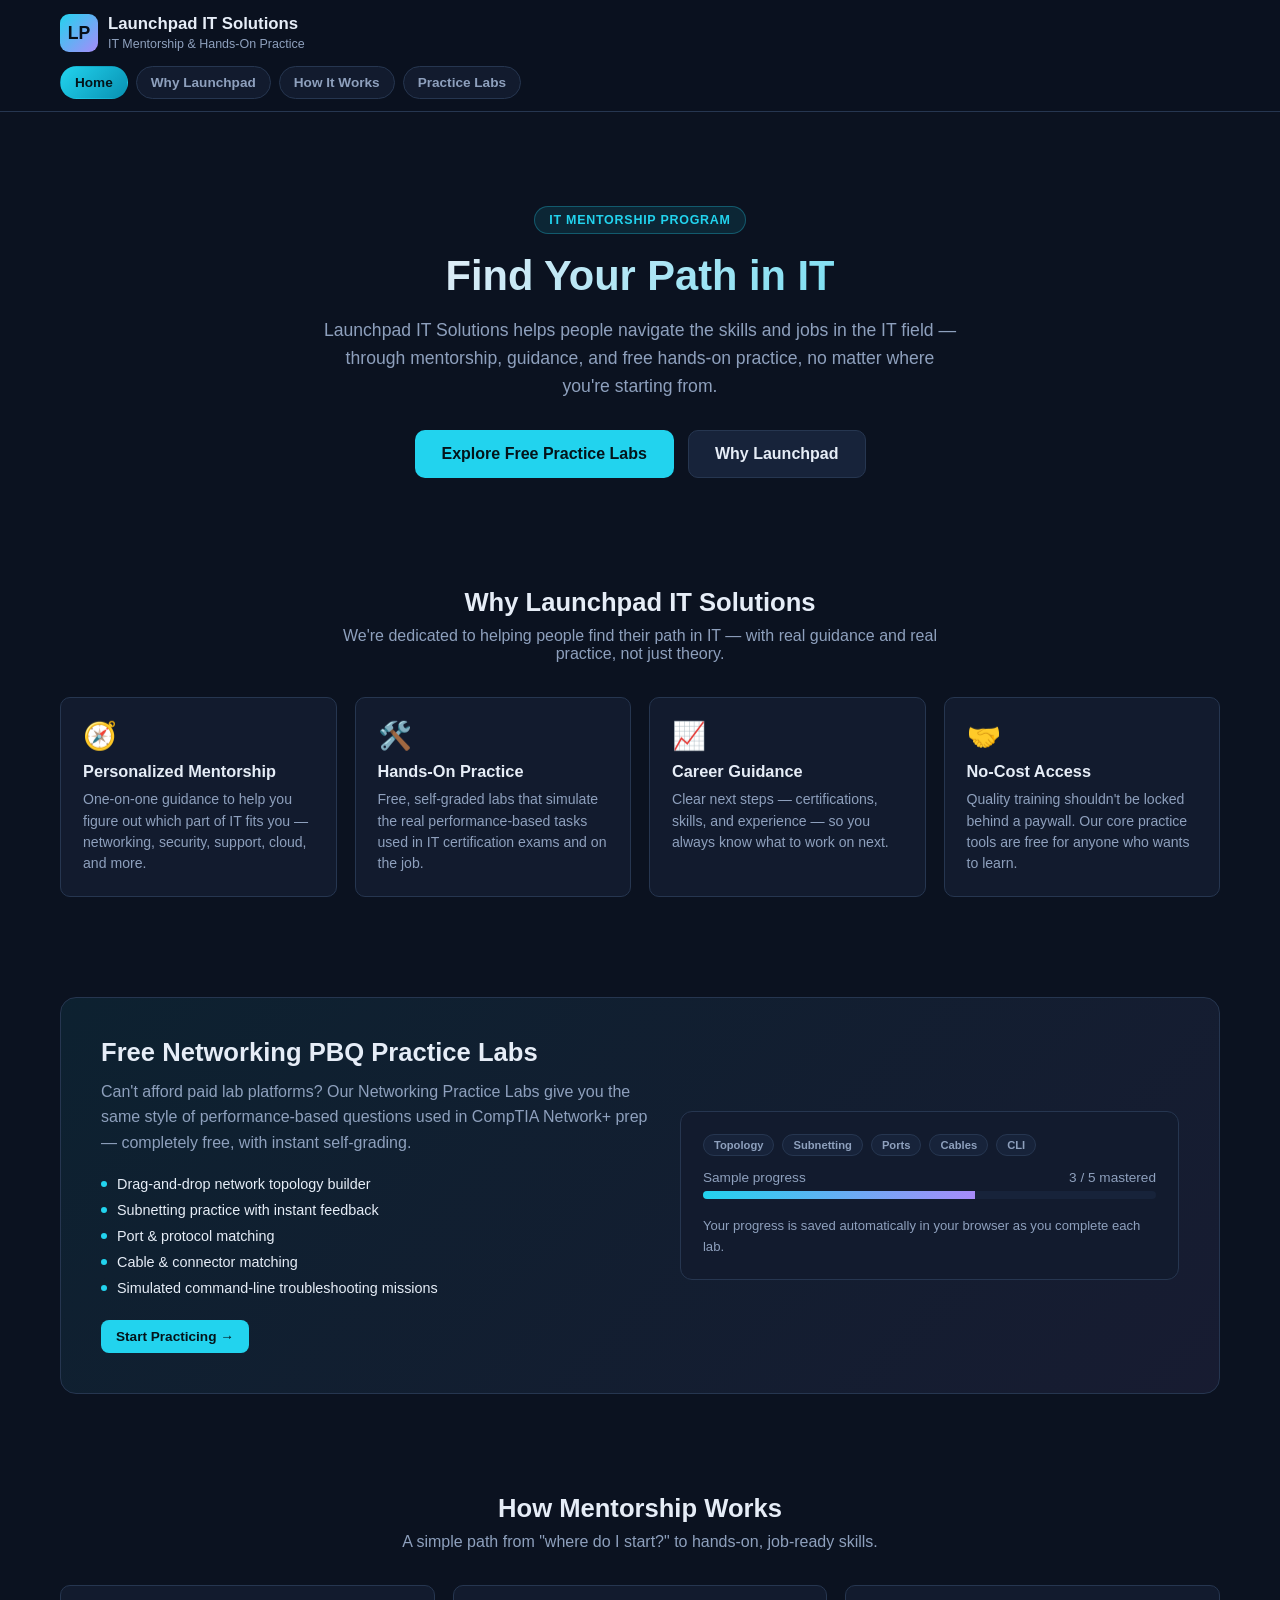
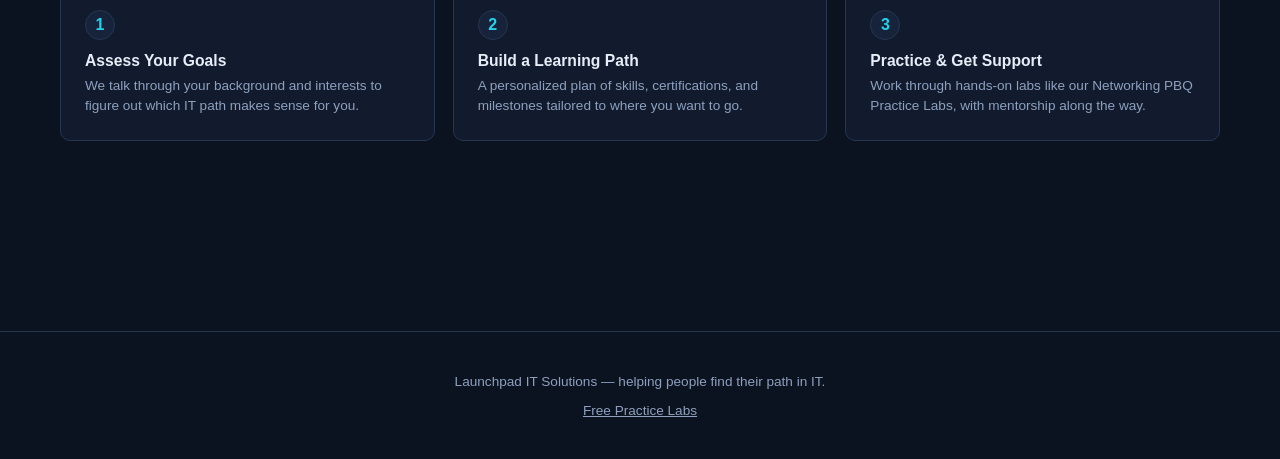
==== index.html @ a4b2c15d "Initial commit: Networking PBQ practice labs Free, self-graded performance-based practice labs for C" ====
<!DOCTYPE html>
<html lang="en">
<head>
<meta charset="UTF-8">
<meta name="viewport" content="width=device-width, initial-scale=1.0">
<title>Launchpad IT Solutions | Find Your Path in IT</title>
<meta name="description" content="Launchpad IT Solutions is an IT mentorship program helping people navigate skills and jobs in the IT field, with free hands-on practice labs to get started.">
<link rel="stylesheet" href="site-shared.css">
<style>
  .hero{
    padding:70px 0 60px;text-align:center;
  }
  .hero .kicker{
    display:inline-block;font-size:.78rem;font-weight:700;letter-spacing:.06em;text-transform:uppercase;
    color:var(--accent);background:rgba(34,211,238,.1);border:1px solid rgba(34,211,238,.3);
    padding:6px 14px;border-radius:999px;margin-bottom:18px;
  }
  .hero h1{
    font-size:2.6rem;line-height:1.15;margin:0 0 16px;
    background:linear-gradient(135deg,var(--text) 30%,var(--accent) 100%);
    -webkit-background-clip:text;background-clip:text;color:transparent;
  }
  .hero p.lead{
    max-width:640px;margin:0 auto 30px;color:var(--text-dim);font-size:1.1rem;line-height:1.6;
  }
  .hero .cta-row{display:flex;gap:14px;justify-content:center;flex-wrap:wrap;}

  section{padding:50px 0;}
  section h2{font-size:1.6rem;margin:0 0 10px;text-align:center;}
  section p.section-sub{color:var(--text-dim);text-align:center;max-width:600px;margin:0 auto 34px;}

  .value-grid{display:grid;grid-template-columns:repeat(auto-fit,minmax(220px,1fr));gap:18px;}
  .value-card{padding:22px;}
  .value-card .icon{font-size:1.7rem;margin-bottom:10px;}
  .value-card h3{margin:0 0 8px;font-size:1.02rem;}
  .value-card p{margin:0;color:var(--text-dim);font-size:.88rem;line-height:1.5;}

  .labs-callout{
    background:linear-gradient(135deg, rgba(34,211,238,.08), rgba(167,139,250,.08));
    border:1px solid var(--border);border-radius:16px;
    padding:40px;display:grid;grid-template-columns:1.1fr 1fr;gap:30px;align-items:center;
  }
  .labs-callout h2{text-align:left;margin:0 0 12px;}
  .labs-callout p{color:var(--text-dim);margin:0 0 20px;line-height:1.6;}
  .labs-list{list-style:none;margin:0 0 24px;padding:0;display:flex;flex-direction:column;gap:10px;}
  .labs-list li{display:flex;align-items:center;gap:10px;font-size:.9rem;color:var(--text);}
  .labs-list .dot{width:6px;height:6px;border-radius:50%;background:var(--accent);flex-shrink:0;}
  .labs-preview{
    background:var(--panel);border:1px solid var(--border);border-radius:12px;padding:22px;
  }
  .labs-preview .badge-row{display:flex;flex-wrap:wrap;gap:8px;margin-bottom:14px;}
  .mini-badge{
    font-size:.7rem;font-weight:700;padding:4px 10px;border-radius:999px;
    background:var(--panel-2);border:1px solid var(--border);color:var(--text-dim);
  }
  .labs-preview .score-line{display:flex;justify-content:space-between;font-size:.85rem;color:var(--text-dim);margin-bottom:6px;}
  .labs-preview .bar{height:8px;background:var(--panel-2);border-radius:99px;overflow:hidden;margin-bottom:16px;}
  .labs-preview .bar-fill{height:100%;width:60%;background:linear-gradient(90deg,var(--accent),var(--accent-3));}

  .steps{display:grid;grid-template-columns:repeat(auto-fit,minmax(220px,1fr));gap:18px;}
  .step{padding:24px;position:relative;}
  .step .num{
    width:30px;height:30px;border-radius:50%;background:var(--panel-2);border:1px solid var(--border);
    display:flex;align-items:center;justify-content:center;font-weight:700;color:var(--accent);margin-bottom:12px;
  }
  .step h3{margin:0 0 6px;font-size:.98rem;}
  .step p{margin:0;color:var(--text-dim);font-size:.85rem;line-height:1.5;}

  @media(max-width:800px){
    .hero h1{font-size:1.9rem;}
    .labs-callout{grid-template-columns:1fr;padding:26px;}
  }
</style>
</head>
<body>

<header class="site">
  <div class="brand-row">
    <a class="brand" href="index.html">
      <div class="brand-mark">LP</div>
      <div class="brand-text">
        <h1>Launchpad IT Solutions</h1>
        <span>IT Mentorship &amp; Hands-On Practice</span>
      </div>
    </a>
  </div>
  <nav class="tabs">
    <a href="index.html" class="active">Home</a>
    <a href="index.html#why">Why Launchpad</a>
    <a href="index.html#how">How It Works</a>
    <a href="networking-pbq-labs.html">Practice Labs</a>
  </nav>
</header>

<main>

  <section class="hero">
    <span class="kicker">IT Mentorship Program</span>
    <h1>Find Your Path in IT</h1>
    <p class="lead">Launchpad IT Solutions helps people navigate the skills and jobs in the IT field &mdash; through mentorship, guidance, and free hands-on practice, no matter where you're starting from.</p>
    <div class="cta-row">
      <a href="networking-pbq-labs.html" class="btn primary large">Explore Free Practice Labs</a>
      <a href="#why" class="btn large">Why Launchpad</a>
    </div>
  </section>

  <section id="why">
    <h2>Why Launchpad IT Solutions</h2>
    <p class="section-sub">We're dedicated to helping people find their path in IT &mdash; with real guidance and real practice, not just theory.</p>
    <div class="value-grid">
      <div class="card value-card">
        <div class="icon">🧭</div>
        <h3>Personalized Mentorship</h3>
        <p>One-on-one guidance to help you figure out which part of IT fits you &mdash; networking, security, support, cloud, and more.</p>
      </div>
      <div class="card value-card">
        <div class="icon">🛠️</div>
        <h3>Hands-On Practice</h3>
        <p>Free, self-graded labs that simulate the real performance-based tasks used in IT certification exams and on the job.</p>
      </div>
      <div class="card value-card">
        <div class="icon">📈</div>
        <h3>Career Guidance</h3>
        <p>Clear next steps &mdash; certifications, skills, and experience &mdash; so you always know what to work on next.</p>
      </div>
      <div class="card value-card">
        <div class="icon">🤝</div>
        <h3>No-Cost Access</h3>
        <p>Quality training shouldn't be locked behind a paywall. Our core practice tools are free for anyone who wants to learn.</p>
      </div>
    </div>
  </section>

  <section>
    <div class="labs-callout">
      <div>
        <h2>Free Networking PBQ Practice Labs</h2>
        <p>Can't afford paid lab platforms? Our Networking Practice Labs give you the same style of performance-based questions used in CompTIA Network+ prep &mdash; completely free, with instant self-grading.</p>
        <ul class="labs-list">
          <li><span class="dot"></span> Drag-and-drop network topology builder</li>
          <li><span class="dot"></span> Subnetting practice with instant feedback</li>
          <li><span class="dot"></span> Port &amp; protocol matching</li>
          <li><span class="dot"></span> Cable &amp; connector matching</li>
          <li><span class="dot"></span> Simulated command-line troubleshooting missions</li>
        </ul>
        <a href="networking-pbq-labs.html" class="btn primary">Start Practicing &rarr;</a>
      </div>
      <div class="labs-preview">
        <div class="badge-row">
          <span class="mini-badge">Topology</span>
          <span class="mini-badge">Subnetting</span>
          <span class="mini-badge">Ports</span>
          <span class="mini-badge">Cables</span>
          <span class="mini-badge">CLI</span>
        </div>
        <div class="score-line"><span>Sample progress</span><span>3 / 5 mastered</span></div>
        <div class="bar"><div class="bar-fill"></div></div>
        <p style="margin:0;color:var(--text-dim);font-size:.82rem;">Your progress is saved automatically in your browser as you complete each lab.</p>
      </div>
    </div>
  </section>

  <section id="how">
    <h2>How Mentorship Works</h2>
    <p class="section-sub">A simple path from "where do I start?" to hands-on, job-ready skills.</p>
    <div class="steps">
      <div class="card step">
        <div class="num">1</div>
        <h3>Assess Your Goals</h3>
        <p>We talk through your background and interests to figure out which IT path makes sense for you.</p>
      </div>
      <div class="card step">
        <div class="num">2</div>
        <h3>Build a Learning Path</h3>
        <p>A personalized plan of skills, certifications, and milestones tailored to where you want to go.</p>
      </div>
      <div class="card step">
        <div class="num">3</div>
        <h3>Practice &amp; Get Support</h3>
        <p>Work through hands-on labs like our Networking PBQ Practice Labs, with mentorship along the way.</p>
      </div>
    </div>
  </section>

</main>

<footer class="site-footer">
  <p>Launchpad IT Solutions &mdash; helping people find their path in IT.</p>
  <p><a href="networking-pbq-labs.html">Free Practice Labs</a></p>
</footer>

</body>
</html>
---- site-shared.css ----
/* Shared brand chrome for the Launchpad IT Solutions site: root tokens,
   base reset, header/nav, and the common button/card components.
   Included by every page in the site (launchpad-home.html,
   networking-pbq-labs.html, and any future page) so they share one look. */

:root{
  --bg:#0b1220;
  --panel:#121b2e;
  --panel-2:#17233a;
  --border:#263650;
  --text:#e6edf7;
  --text-dim:#8ea0bd;
  --accent:#22d3ee;
  --accent-2:#34d399;
  --accent-3:#a78bfa;
  --danger:#f87171;
  --warn:#fbbf24;
  --radius:10px;
  --mono: 'Consolas','Menlo','Courier New',monospace;
}
*{box-sizing:border-box;}
html,body{margin:0;padding:0;}
body{
  background:var(--bg);
  color:var(--text);
  font-family:-apple-system,BlinkMacSystemFont,'Segoe UI',Roboto,Helvetica,Arial,sans-serif;
  min-height:100vh;
}
a{color:var(--accent);}
button{
  font-family:inherit;
  cursor:pointer;
}
.visually-hidden{position:absolute;width:1px;height:1px;overflow:hidden;clip:rect(0,0,0,0);}

/* Header */
header.site{
  position:sticky;top:0;z-index:50;
  background:rgba(11,18,32,0.95);
  backdrop-filter:blur(6px);
  border-bottom:1px solid var(--border);
}
.brand-row{
  max-width:1200px;margin:0 auto;padding:14px 20px 6px;
  display:flex;align-items:center;justify-content:space-between;flex-wrap:wrap;gap:8px;
}
a.brand{display:flex;align-items:center;gap:10px;text-decoration:none;}
.brand-mark{
  width:38px;height:38px;border-radius:9px;
  background:linear-gradient(135deg,var(--accent),var(--accent-3));
  display:flex;align-items:center;justify-content:center;
  font-weight:800;color:#081019;font-size:1.1rem;
  flex-shrink:0;
}
.brand-text h1{font-size:1.05rem;margin:0;line-height:1.2;color:var(--text);}
.brand-text span{font-size:.78rem;color:var(--text-dim);}

nav.tabs{
  max-width:1200px;margin:0 auto;padding:8px 20px 12px;
  display:flex;gap:8px;overflow-x:auto;
}
nav.tabs button, nav.tabs a{
  flex:0 0 auto;
  background:var(--panel);
  color:var(--text-dim);
  border:1px solid var(--border);
  padding:8px 14px;
  border-radius:999px;
  font-size:.85rem;
  font-weight:600;
  white-space:nowrap;
  text-decoration:none;
  transition:.15s;
  display:inline-block;
}
nav.tabs button:hover, nav.tabs a:hover{color:var(--text);border-color:var(--accent);}
nav.tabs button.active, nav.tabs a.active{
  background:linear-gradient(135deg,var(--accent),#0891b2);
  color:#04141a;border-color:transparent;
}

main{max-width:1200px;margin:0 auto;padding:24px 20px 80px;}

.card{
  background:var(--panel);
  border:1px solid var(--border);
  border-radius:var(--radius);
  padding:18px;
}

.btn{
  background:var(--panel-2);color:var(--text);border:1px solid var(--border);
  padding:8px 14px;border-radius:8px;font-size:.85rem;font-weight:600;
  text-decoration:none;display:inline-block;
}
.btn:hover{border-color:var(--accent);}
.btn.primary{background:var(--accent);color:#04141a;border-color:transparent;}
.btn.primary:hover{filter:brightness(1.08);}
.btn.active-mode{background:var(--accent-3);color:#150c2b;border-color:transparent;}
.btn.danger{color:var(--danger);}
.btn:disabled{opacity:.4;cursor:not-allowed;}
.btn.large{padding:14px 26px;font-size:1rem;border-radius:10px;}

.footer-note{margin-top:30px;color:var(--text-dim);font-size:.8rem;text-align:center;}

footer.site-footer{
  border-top:1px solid var(--border);
  margin-top:60px;padding:28px 20px;text-align:center;
  color:var(--text-dim);font-size:.85rem;
}
footer.site-footer a{color:var(--text-dim);text-decoration:underline;}
footer.site-footer a:hover{color:var(--accent);}
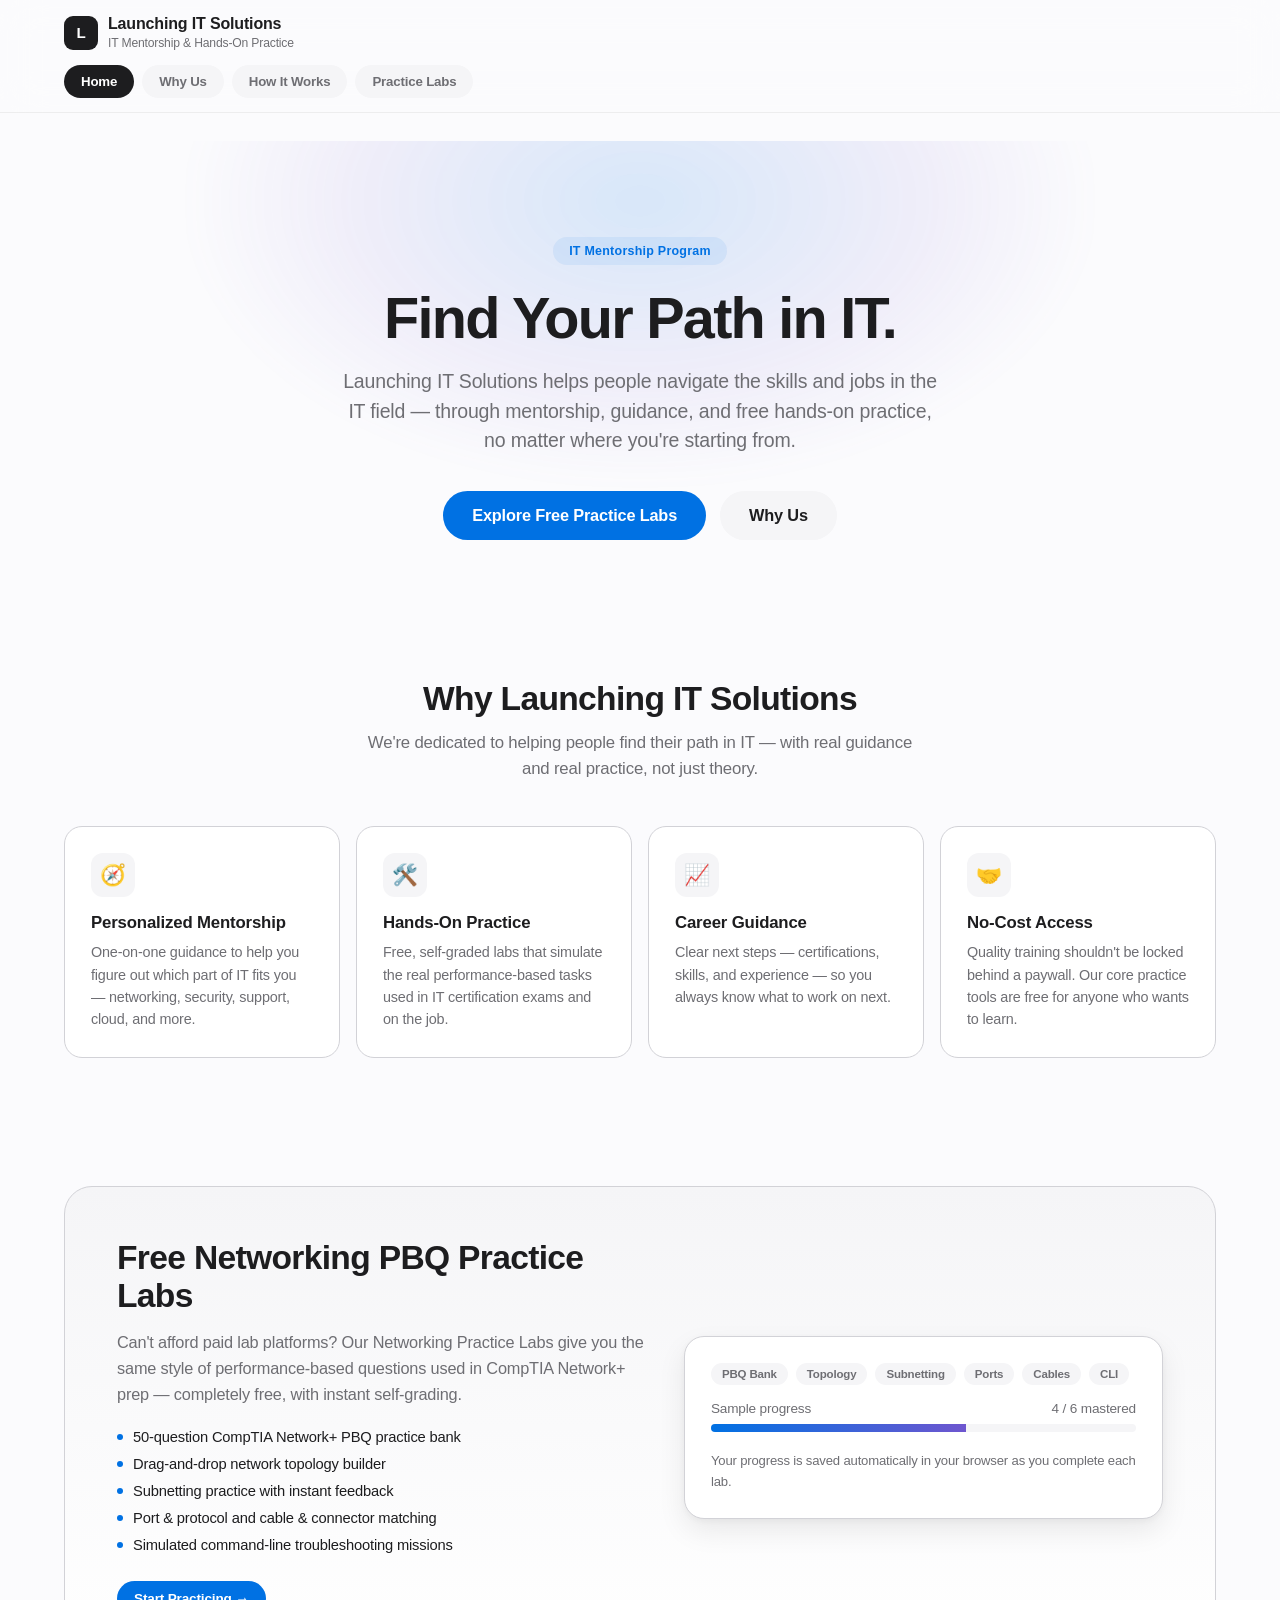
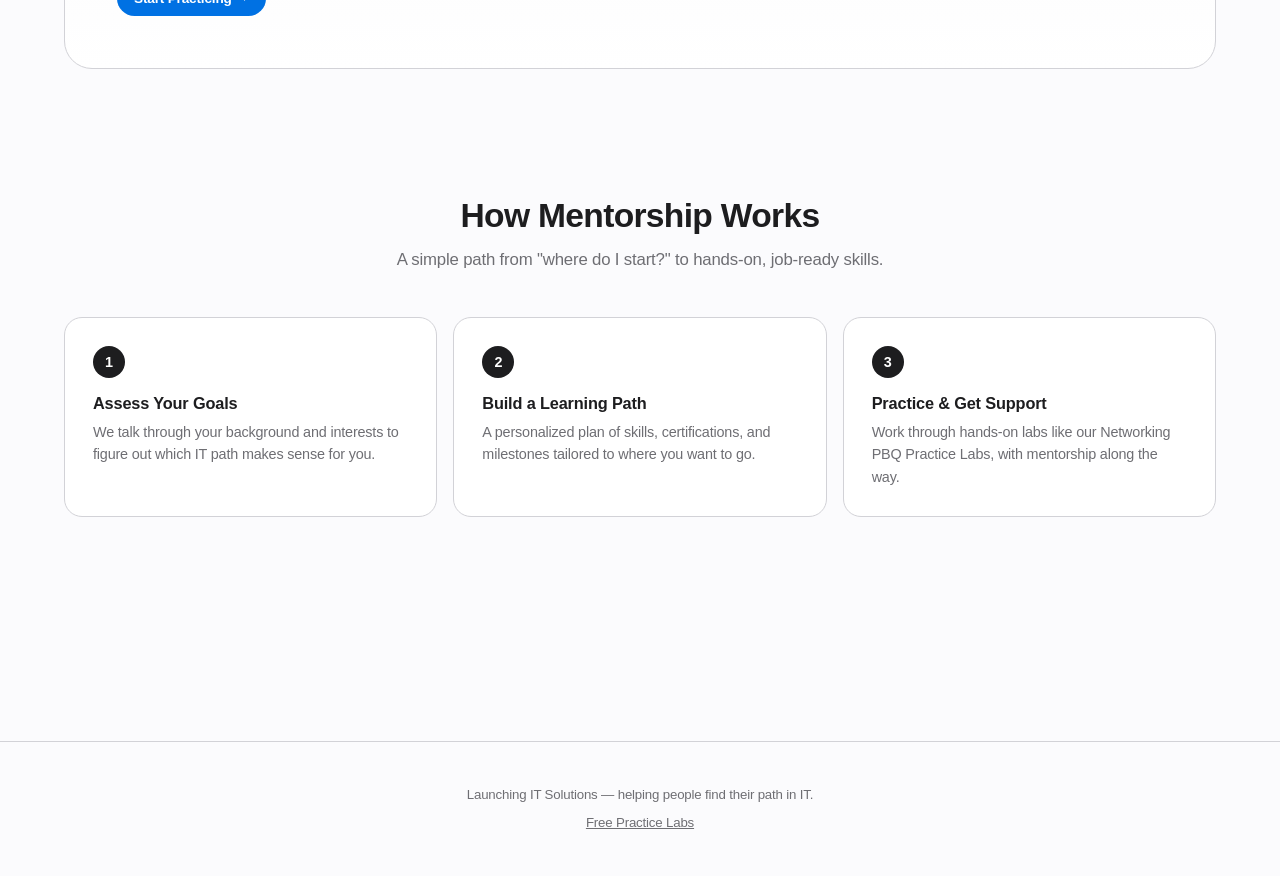
==== commit b236190e: "Rebrand to Launching IT Solutions and redesign with an Apple-style look Fixes the business name (Lau" ====
--- a/index.html
+++ b/index.html
@@ -3,72 +3,84 @@
 <head>
 <meta charset="UTF-8">
 <meta name="viewport" content="width=device-width, initial-scale=1.0">
-<title>Launchpad IT Solutions | Find Your Path in IT</title>
-<meta name="description" content="Launchpad IT Solutions is an IT mentorship program helping people navigate skills and jobs in the IT field, with free hands-on practice labs to get started.">
+<title>Launching IT Solutions | Find Your Path in IT</title>
+<meta name="description" content="Launching IT Solutions is an IT mentorship program helping people navigate skills and jobs in the IT field, with free hands-on practice labs to get started.">
 <link rel="stylesheet" href="site-shared.css">
 <style>
   .hero{
-    padding:70px 0 60px;text-align:center;
+    padding:96px 0 76px;text-align:center;position:relative;overflow:hidden;
+  }
+  .hero-glow{
+    position:absolute;top:-220px;left:50%;transform:translateX(-50%);
+    width:900px;height:560px;pointer-events:none;z-index:-1;
+    background:radial-gradient(ellipse at center, rgba(0,113,227,.14) 0%, rgba(110,86,207,.08) 45%, rgba(0,113,227,0) 72%);
+    filter:blur(10px);
   }
   .hero .kicker{
-    display:inline-block;font-size:.78rem;font-weight:700;letter-spacing:.06em;text-transform:uppercase;
-    color:var(--accent);background:rgba(34,211,238,.1);border:1px solid rgba(34,211,238,.3);
-    padding:6px 14px;border-radius:999px;margin-bottom:18px;
+    display:inline-block;font-size:.78rem;font-weight:600;letter-spacing:.02em;
+    color:var(--accent);background:rgba(0,113,227,.08);
+    padding:7px 16px;border-radius:999px;margin-bottom:22px;
   }
   .hero h1{
-    font-size:2.6rem;line-height:1.15;margin:0 0 16px;
-    background:linear-gradient(135deg,var(--text) 30%,var(--accent) 100%);
-    -webkit-background-clip:text;background-clip:text;color:transparent;
+    font-size:3.6rem;line-height:1.08;margin:0 0 18px;font-weight:650;
+    letter-spacing:-0.03em;color:var(--text);
   }
   .hero p.lead{
-    max-width:640px;margin:0 auto 30px;color:var(--text-dim);font-size:1.1rem;line-height:1.6;
+    max-width:600px;margin:0 auto 36px;color:var(--text-dim);font-size:1.22rem;line-height:1.5;font-weight:400;
   }
   .hero .cta-row{display:flex;gap:14px;justify-content:center;flex-wrap:wrap;}
 
-  section{padding:50px 0;}
-  section h2{font-size:1.6rem;margin:0 0 10px;text-align:center;}
-  section p.section-sub{color:var(--text-dim);text-align:center;max-width:600px;margin:0 auto 34px;}
-
-  .value-grid{display:grid;grid-template-columns:repeat(auto-fit,minmax(220px,1fr));gap:18px;}
-  .value-card{padding:22px;}
-  .value-card .icon{font-size:1.7rem;margin-bottom:10px;}
-  .value-card h3{margin:0 0 8px;font-size:1.02rem;}
-  .value-card p{margin:0;color:var(--text-dim);font-size:.88rem;line-height:1.5;}
+  section{padding:64px 0;}
+  section h2{font-size:2.1rem;margin:0 0 12px;text-align:center;font-weight:650;letter-spacing:-0.02em;}
+  section p.section-sub{color:var(--text-dim);text-align:center;max-width:560px;margin:0 auto 44px;font-size:1.05rem;line-height:1.55;}
+
+  .value-grid{display:grid;grid-template-columns:repeat(auto-fit,minmax(230px,1fr));gap:16px;}
+  .value-card{padding:26px;}
+  .value-card:hover{box-shadow:var(--shadow-md);transform:translateY(-2px);border-color:transparent;}
+  .value-card .icon-badge{
+    width:44px;height:44px;border-radius:12px;background:var(--panel-2);
+    display:flex;align-items:center;justify-content:center;font-size:1.3rem;margin-bottom:16px;
+  }
+  .value-card h3{margin:0 0 8px;font-size:1.05rem;font-weight:600;letter-spacing:-0.01em;}
+  .value-card p{margin:0;color:var(--text-dim);font-size:.9rem;line-height:1.55;}
 
   .labs-callout{
-    background:linear-gradient(135deg, rgba(34,211,238,.08), rgba(167,139,250,.08));
-    border:1px solid var(--border);border-radius:16px;
-    padding:40px;display:grid;grid-template-columns:1.1fr 1fr;gap:30px;align-items:center;
-  }
-  .labs-callout h2{text-align:left;margin:0 0 12px;}
-  .labs-callout p{color:var(--text-dim);margin:0 0 20px;line-height:1.6;}
-  .labs-list{list-style:none;margin:0 0 24px;padding:0;display:flex;flex-direction:column;gap:10px;}
-  .labs-list li{display:flex;align-items:center;gap:10px;font-size:.9rem;color:var(--text);}
+    background:linear-gradient(180deg, #f5f5f7 0%, #ffffff 100%);
+    border:1px solid var(--border);border-radius:28px;
+    padding:52px;display:grid;grid-template-columns:1.1fr 1fr;gap:40px;align-items:center;
+  }
+  .labs-callout h2{text-align:left;margin:0 0 14px;}
+  .labs-callout p{color:var(--text-dim);margin:0 0 22px;line-height:1.6;font-size:1.02rem;}
+  .labs-list{list-style:none;margin:0 0 28px;padding:0;display:flex;flex-direction:column;gap:11px;}
+  .labs-list li{display:flex;align-items:center;gap:10px;font-size:.92rem;color:var(--text);}
   .labs-list .dot{width:6px;height:6px;border-radius:50%;background:var(--accent);flex-shrink:0;}
   .labs-preview{
-    background:var(--panel);border:1px solid var(--border);border-radius:12px;padding:22px;
-  }
-  .labs-preview .badge-row{display:flex;flex-wrap:wrap;gap:8px;margin-bottom:14px;}
+    background:var(--panel);border:1px solid var(--border);border-radius:20px;padding:26px;
+    box-shadow:var(--shadow-md);
+  }
+  .labs-preview .badge-row{display:flex;flex-wrap:wrap;gap:8px;margin-bottom:16px;}
   .mini-badge{
-    font-size:.7rem;font-weight:700;padding:4px 10px;border-radius:999px;
-    background:var(--panel-2);border:1px solid var(--border);color:var(--text-dim);
-  }
-  .labs-preview .score-line{display:flex;justify-content:space-between;font-size:.85rem;color:var(--text-dim);margin-bottom:6px;}
-  .labs-preview .bar{height:8px;background:var(--panel-2);border-radius:99px;overflow:hidden;margin-bottom:16px;}
+    font-size:.72rem;font-weight:600;padding:5px 11px;border-radius:999px;
+    background:var(--panel-2);color:var(--text-dim);
+  }
+  .labs-preview .score-line{display:flex;justify-content:space-between;font-size:.85rem;color:var(--text-dim);margin-bottom:8px;}
+  .labs-preview .bar{height:8px;background:var(--panel-2);border-radius:99px;overflow:hidden;margin-bottom:18px;}
   .labs-preview .bar-fill{height:100%;width:60%;background:linear-gradient(90deg,var(--accent),var(--accent-3));}
 
-  .steps{display:grid;grid-template-columns:repeat(auto-fit,minmax(220px,1fr));gap:18px;}
-  .step{padding:24px;position:relative;}
+  .steps{display:grid;grid-template-columns:repeat(auto-fit,minmax(230px,1fr));gap:16px;}
+  .step{padding:28px;position:relative;}
+  .step:hover{box-shadow:var(--shadow-md);transform:translateY(-2px);border-color:transparent;}
   .step .num{
-    width:30px;height:30px;border-radius:50%;background:var(--panel-2);border:1px solid var(--border);
-    display:flex;align-items:center;justify-content:center;font-weight:700;color:var(--accent);margin-bottom:12px;
-  }
-  .step h3{margin:0 0 6px;font-size:.98rem;}
-  .step p{margin:0;color:var(--text-dim);font-size:.85rem;line-height:1.5;}
+    width:32px;height:32px;border-radius:50%;background:var(--text);
+    display:flex;align-items:center;justify-content:center;font-weight:650;color:#fff;margin-bottom:16px;font-size:.9rem;
+  }
+  .step h3{margin:0 0 8px;font-size:1.02rem;font-weight:600;letter-spacing:-0.01em;}
+  .step p{margin:0;color:var(--text-dim);font-size:.9rem;line-height:1.55;}
 
   @media(max-width:800px){
-    .hero h1{font-size:1.9rem;}
-    .labs-callout{grid-template-columns:1fr;padding:26px;}
+    .hero h1{font-size:2.3rem;}
+    .hero p.lead{font-size:1.05rem;}
+    .labs-callout{grid-template-columns:1fr;padding:30px;border-radius:20px;}
   }
 </style>
 </head>
@@ -77,16 +89,16 @@
 <header class="site">
   <div class="brand-row">
     <a class="brand" href="index.html">
-      <div class="brand-mark">LP</div>
+      <div class="brand-mark">L</div>
       <div class="brand-text">
-        <h1>Launchpad IT Solutions</h1>
+        <h1>Launching IT Solutions</h1>
         <span>IT Mentorship &amp; Hands-On Practice</span>
       </div>
     </a>
   </div>
   <nav class="tabs">
     <a href="index.html" class="active">Home</a>
-    <a href="index.html#why">Why Launchpad</a>
+    <a href="index.html#why">Why Us</a>
     <a href="index.html#how">How It Works</a>
     <a href="networking-pbq-labs.html">Practice Labs</a>
   </nav>
@@ -95,36 +107,37 @@
 <main>
 
   <section class="hero">
+    <div class="hero-glow" aria-hidden="true"></div>
     <span class="kicker">IT Mentorship Program</span>
-    <h1>Find Your Path in IT</h1>
-    <p class="lead">Launchpad IT Solutions helps people navigate the skills and jobs in the IT field &mdash; through mentorship, guidance, and free hands-on practice, no matter where you're starting from.</p>
+    <h1>Find Your Path in IT.</h1>
+    <p class="lead">Launching IT Solutions helps people navigate the skills and jobs in the IT field &mdash; through mentorship, guidance, and free hands-on practice, no matter where you're starting from.</p>
     <div class="cta-row">
       <a href="networking-pbq-labs.html" class="btn primary large">Explore Free Practice Labs</a>
-      <a href="#why" class="btn large">Why Launchpad</a>
+      <a href="#why" class="btn large">Why Us</a>
     </div>
   </section>
 
   <section id="why">
-    <h2>Why Launchpad IT Solutions</h2>
-    <p class="section-sub">We're dedicated to helping people find their path in IT &mdash; with real guidance and real practice, not just theory.</p>
+    <h2 class="reveal">Why Launching IT Solutions</h2>
+    <p class="section-sub reveal">We're dedicated to helping people find their path in IT &mdash; with real guidance and real practice, not just theory.</p>
     <div class="value-grid">
-      <div class="card value-card">
-        <div class="icon">🧭</div>
+      <div class="card value-card reveal">
+        <div class="icon-badge">🧭</div>
         <h3>Personalized Mentorship</h3>
         <p>One-on-one guidance to help you figure out which part of IT fits you &mdash; networking, security, support, cloud, and more.</p>
       </div>
-      <div class="card value-card">
-        <div class="icon">🛠️</div>
+      <div class="card value-card reveal">
+        <div class="icon-badge">🛠️</div>
         <h3>Hands-On Practice</h3>
         <p>Free, self-graded labs that simulate the real performance-based tasks used in IT certification exams and on the job.</p>
       </div>
-      <div class="card value-card">
-        <div class="icon">📈</div>
+      <div class="card value-card reveal">
+        <div class="icon-badge">📈</div>
         <h3>Career Guidance</h3>
         <p>Clear next steps &mdash; certifications, skills, and experience &mdash; so you always know what to work on next.</p>
       </div>
-      <div class="card value-card">
-        <div class="icon">🤝</div>
+      <div class="card value-card reveal">
+        <div class="icon-badge">🤝</div>
         <h3>No-Cost Access</h3>
         <p>Quality training shouldn't be locked behind a paywall. Our core practice tools are free for anyone who wants to learn.</p>
       </div>
@@ -132,28 +145,29 @@
   </section>
 
   <section>
-    <div class="labs-callout">
+    <div class="labs-callout reveal">
       <div>
         <h2>Free Networking PBQ Practice Labs</h2>
         <p>Can't afford paid lab platforms? Our Networking Practice Labs give you the same style of performance-based questions used in CompTIA Network+ prep &mdash; completely free, with instant self-grading.</p>
         <ul class="labs-list">
+          <li><span class="dot"></span> 50-question CompTIA Network+ PBQ practice bank</li>
           <li><span class="dot"></span> Drag-and-drop network topology builder</li>
           <li><span class="dot"></span> Subnetting practice with instant feedback</li>
-          <li><span class="dot"></span> Port &amp; protocol matching</li>
-          <li><span class="dot"></span> Cable &amp; connector matching</li>
+          <li><span class="dot"></span> Port &amp; protocol and cable &amp; connector matching</li>
           <li><span class="dot"></span> Simulated command-line troubleshooting missions</li>
         </ul>
         <a href="networking-pbq-labs.html" class="btn primary">Start Practicing &rarr;</a>
       </div>
       <div class="labs-preview">
         <div class="badge-row">
+          <span class="mini-badge">PBQ Bank</span>
           <span class="mini-badge">Topology</span>
           <span class="mini-badge">Subnetting</span>
           <span class="mini-badge">Ports</span>
           <span class="mini-badge">Cables</span>
           <span class="mini-badge">CLI</span>
         </div>
-        <div class="score-line"><span>Sample progress</span><span>3 / 5 mastered</span></div>
+        <div class="score-line"><span>Sample progress</span><span>4 / 6 mastered</span></div>
         <div class="bar"><div class="bar-fill"></div></div>
         <p style="margin:0;color:var(--text-dim);font-size:.82rem;">Your progress is saved automatically in your browser as you complete each lab.</p>
       </div>
@@ -161,20 +175,20 @@
   </section>
 
   <section id="how">
-    <h2>How Mentorship Works</h2>
-    <p class="section-sub">A simple path from "where do I start?" to hands-on, job-ready skills.</p>
+    <h2 class="reveal">How Mentorship Works</h2>
+    <p class="section-sub reveal">A simple path from "where do I start?" to hands-on, job-ready skills.</p>
     <div class="steps">
-      <div class="card step">
+      <div class="card step reveal">
         <div class="num">1</div>
         <h3>Assess Your Goals</h3>
         <p>We talk through your background and interests to figure out which IT path makes sense for you.</p>
       </div>
-      <div class="card step">
+      <div class="card step reveal">
         <div class="num">2</div>
         <h3>Build a Learning Path</h3>
         <p>A personalized plan of skills, certifications, and milestones tailored to where you want to go.</p>
       </div>
-      <div class="card step">
+      <div class="card step reveal">
         <div class="num">3</div>
         <h3>Practice &amp; Get Support</h3>
         <p>Work through hands-on labs like our Networking PBQ Practice Labs, with mentorship along the way.</p>
@@ -185,9 +199,36 @@
 </main>
 
 <footer class="site-footer">
-  <p>Launchpad IT Solutions &mdash; helping people find their path in IT.</p>
+  <p>Launching IT Solutions &mdash; helping people find their path in IT.</p>
   <p><a href="networking-pbq-labs.html">Free Practice Labs</a></p>
 </footer>
 
+<script>
+  (function(){
+    var els = document.querySelectorAll(".reveal");
+    if(!els.length) return;
+    var revealAll = function(){ els.forEach(function(el){ el.classList.add("in-view"); }); };
+
+    var reducedMotion = window.matchMedia && window.matchMedia("(prefers-reduced-motion: reduce)").matches;
+    if(reducedMotion || !("IntersectionObserver" in window)){
+      revealAll();
+      return;
+    }
+    var io = new IntersectionObserver(function(entries){
+      entries.forEach(function(entry){
+        if(entry.isIntersecting){
+          entry.target.classList.add("in-view");
+          io.unobserve(entry.target);
+        }
+      });
+    }, {threshold:.1, rootMargin:"0px 0px 200px 0px"});
+    els.forEach(function(el){ io.observe(el); });
+
+    // Safety net: never let content stay invisible if the observer misbehaves
+    // (e.g. an extension throttling it, or a page that's never scrolled).
+    setTimeout(revealAll, 1500);
+  })();
+</script>
+
 </body>
 </html>
--- a/site-shared.css
+++ b/site-shared.css
@@ -1,32 +1,40 @@
-/* Shared brand chrome for the Launchpad IT Solutions site: root tokens,
+/* Shared brand chrome for the Launching IT Solutions site: root tokens,
    base reset, header/nav, and the common button/card components.
-   Included by every page in the site (launchpad-home.html,
-   networking-pbq-labs.html, and any future page) so they share one look. */
+   Included by every page in the site (index.html, networking-pbq-labs.html,
+   and any future page) so they share one look. */
 
 :root{
-  --bg:#0b1220;
-  --panel:#121b2e;
-  --panel-2:#17233a;
-  --border:#263650;
-  --text:#e6edf7;
-  --text-dim:#8ea0bd;
-  --accent:#22d3ee;
-  --accent-2:#34d399;
-  --accent-3:#a78bfa;
-  --danger:#f87171;
-  --warn:#fbbf24;
-  --radius:10px;
-  --mono: 'Consolas','Menlo','Courier New',monospace;
+  --bg:#fbfbfd;
+  --panel:#ffffff;
+  --panel-2:#f5f5f7;
+  --border:#d2d2d7;
+  --text:#1d1d1f;
+  --text-dim:#6e6e73;
+  --accent:#0071e3;
+  --accent-hover:#0077ed;
+  --accent-2:#1d8a4e;
+  --accent-3:#6e56cf;
+  --danger:#d70015;
+  --warn:#c96a00;
+  --radius:18px;
+  --radius-sm:12px;
+  --mono: 'SF Mono','Consolas','Menlo','Courier New',monospace;
+  --shadow-sm: 0 1px 2px rgba(0,0,0,.04), 0 1px 1px rgba(0,0,0,.03);
+  --shadow-md: 0 12px 28px rgba(0,0,0,.08), 0 2px 6px rgba(0,0,0,.04);
 }
 *{box-sizing:border-box;}
+html{scroll-behavior:smooth;}
 html,body{margin:0;padding:0;}
 body{
   background:var(--bg);
   color:var(--text);
-  font-family:-apple-system,BlinkMacSystemFont,'Segoe UI',Roboto,Helvetica,Arial,sans-serif;
+  font-family:-apple-system,BlinkMacSystemFont,"SF Pro Display","SF Pro Text","Helvetica Neue",Helvetica,Arial,sans-serif;
+  -webkit-font-smoothing:antialiased;
   min-height:100vh;
+  letter-spacing:-0.011em;
 }
-a{color:var(--accent);}
+a{color:var(--accent);text-decoration:none;}
+a:hover{color:var(--accent-hover);}
 button{
   font-family:inherit;
   cursor:pointer;
@@ -36,77 +44,91 @@
 /* Header */
 header.site{
   position:sticky;top:0;z-index:50;
-  background:rgba(11,18,32,0.95);
-  backdrop-filter:blur(6px);
-  border-bottom:1px solid var(--border);
+  background:rgba(251,251,253,0.78);
+  backdrop-filter:saturate(180%) blur(20px);
+  -webkit-backdrop-filter:saturate(180%) blur(20px);
+  border-bottom:1px solid rgba(0,0,0,0.06);
 }
 .brand-row{
-  max-width:1200px;margin:0 auto;padding:14px 20px 6px;
+  max-width:1200px;margin:0 auto;padding:14px 24px 6px;
   display:flex;align-items:center;justify-content:space-between;flex-wrap:wrap;gap:8px;
 }
 a.brand{display:flex;align-items:center;gap:10px;text-decoration:none;}
 .brand-mark{
-  width:38px;height:38px;border-radius:9px;
-  background:linear-gradient(135deg,var(--accent),var(--accent-3));
+  width:34px;height:34px;border-radius:9px;
+  background:var(--text);
   display:flex;align-items:center;justify-content:center;
-  font-weight:800;color:#081019;font-size:1.1rem;
+  font-weight:700;color:#fff;font-size:.95rem;letter-spacing:-0.02em;
   flex-shrink:0;
 }
-.brand-text h1{font-size:1.05rem;margin:0;line-height:1.2;color:var(--text);}
-.brand-text span{font-size:.78rem;color:var(--text-dim);}
+.brand-text h1{font-size:1rem;margin:0;line-height:1.2;color:var(--text);font-weight:600;letter-spacing:-0.01em;}
+.brand-text span{font-size:.76rem;color:var(--text-dim);}
 
 nav.tabs{
-  max-width:1200px;margin:0 auto;padding:8px 20px 12px;
+  max-width:1200px;margin:0 auto;padding:8px 24px 14px;
   display:flex;gap:8px;overflow-x:auto;
 }
 nav.tabs button, nav.tabs a{
   flex:0 0 auto;
-  background:var(--panel);
+  background:var(--panel-2);
   color:var(--text-dim);
-  border:1px solid var(--border);
-  padding:8px 14px;
+  border:1px solid transparent;
+  padding:8px 16px;
   border-radius:999px;
-  font-size:.85rem;
-  font-weight:600;
+  font-size:.83rem;
+  font-weight:590;
   white-space:nowrap;
   text-decoration:none;
-  transition:.15s;
+  transition:background .15s ease, color .15s ease, transform .1s ease;
   display:inline-block;
 }
-nav.tabs button:hover, nav.tabs a:hover{color:var(--text);border-color:var(--accent);}
+nav.tabs button:hover, nav.tabs a:hover{color:var(--text);background:#ececef;}
 nav.tabs button.active, nav.tabs a.active{
-  background:linear-gradient(135deg,var(--accent),#0891b2);
-  color:#04141a;border-color:transparent;
+  background:var(--text);
+  color:#fff;
 }
 
-main{max-width:1200px;margin:0 auto;padding:24px 20px 80px;}
+main{max-width:1200px;margin:0 auto;padding:28px 24px 90px;}
 
 .card{
   background:var(--panel);
   border:1px solid var(--border);
   border-radius:var(--radius);
-  padding:18px;
+  padding:20px;
+  transition:box-shadow .2s ease, transform .2s ease, border-color .2s ease;
 }
 
 .btn{
-  background:var(--panel-2);color:var(--text);border:1px solid var(--border);
-  padding:8px 14px;border-radius:8px;font-size:.85rem;font-weight:600;
+  background:var(--panel-2);color:var(--text);border:1px solid transparent;
+  padding:9px 16px;border-radius:980px;font-size:.85rem;font-weight:590;
   text-decoration:none;display:inline-block;
+  transition:background .15s ease, color .15s ease, transform .1s ease, box-shadow .15s ease;
 }
-.btn:hover{border-color:var(--accent);}
-.btn.primary{background:var(--accent);color:#04141a;border-color:transparent;}
-.btn.primary:hover{filter:brightness(1.08);}
-.btn.active-mode{background:var(--accent-3);color:#150c2b;border-color:transparent;}
+.btn:hover{background:#ececef;color:var(--text);}
+.btn:active{transform:scale(.97);}
+.btn.primary{background:var(--accent);color:#fff;}
+.btn.primary:hover{background:var(--accent-hover);color:#fff;}
+.btn.active-mode{background:var(--text);color:#fff;}
 .btn.danger{color:var(--danger);}
 .btn:disabled{opacity:.4;cursor:not-allowed;}
-.btn.large{padding:14px 26px;font-size:1rem;border-radius:10px;}
+.btn.large{padding:14px 28px;font-size:1.02rem;}
 
 .footer-note{margin-top:30px;color:var(--text-dim);font-size:.8rem;text-align:center;}
 
 footer.site-footer{
   border-top:1px solid var(--border);
-  margin-top:60px;padding:28px 20px;text-align:center;
-  color:var(--text-dim);font-size:.85rem;
+  margin-top:70px;padding:32px 24px;text-align:center;
+  color:var(--text-dim);font-size:.83rem;
 }
 footer.site-footer a{color:var(--text-dim);text-decoration:underline;}
 footer.site-footer a:hover{color:var(--accent);}
+
+/* Scroll-reveal utility, progressively enhanced via JS (IntersectionObserver) */
+.reveal{opacity:0;transform:translateY(16px);transition:opacity .6s ease, transform .6s ease;}
+.reveal.in-view{opacity:1;transform:translateY(0);}
+
+@media (prefers-reduced-motion: reduce){
+  html{scroll-behavior:auto;}
+  .reveal{opacity:1;transform:none;transition:none;}
+  *{animation-duration:.01ms !important;transition-duration:.01ms !important;}
+}
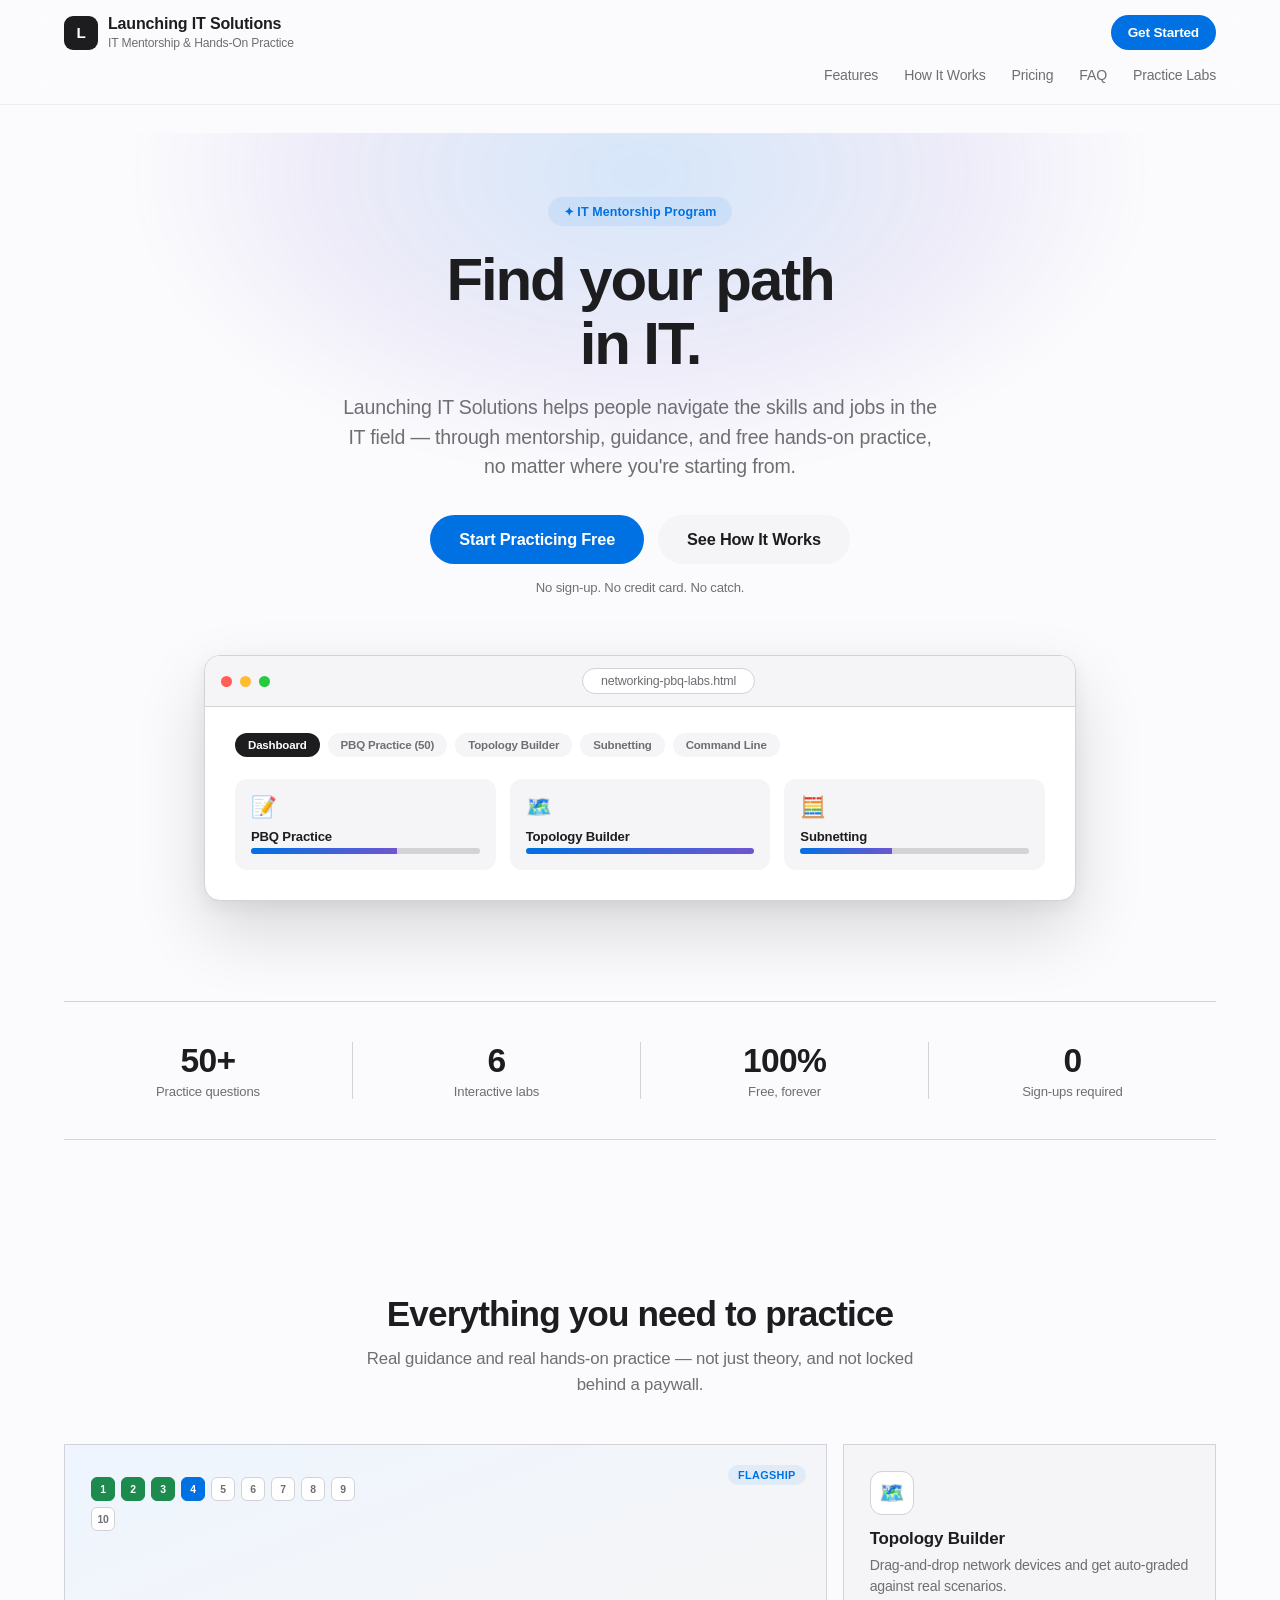
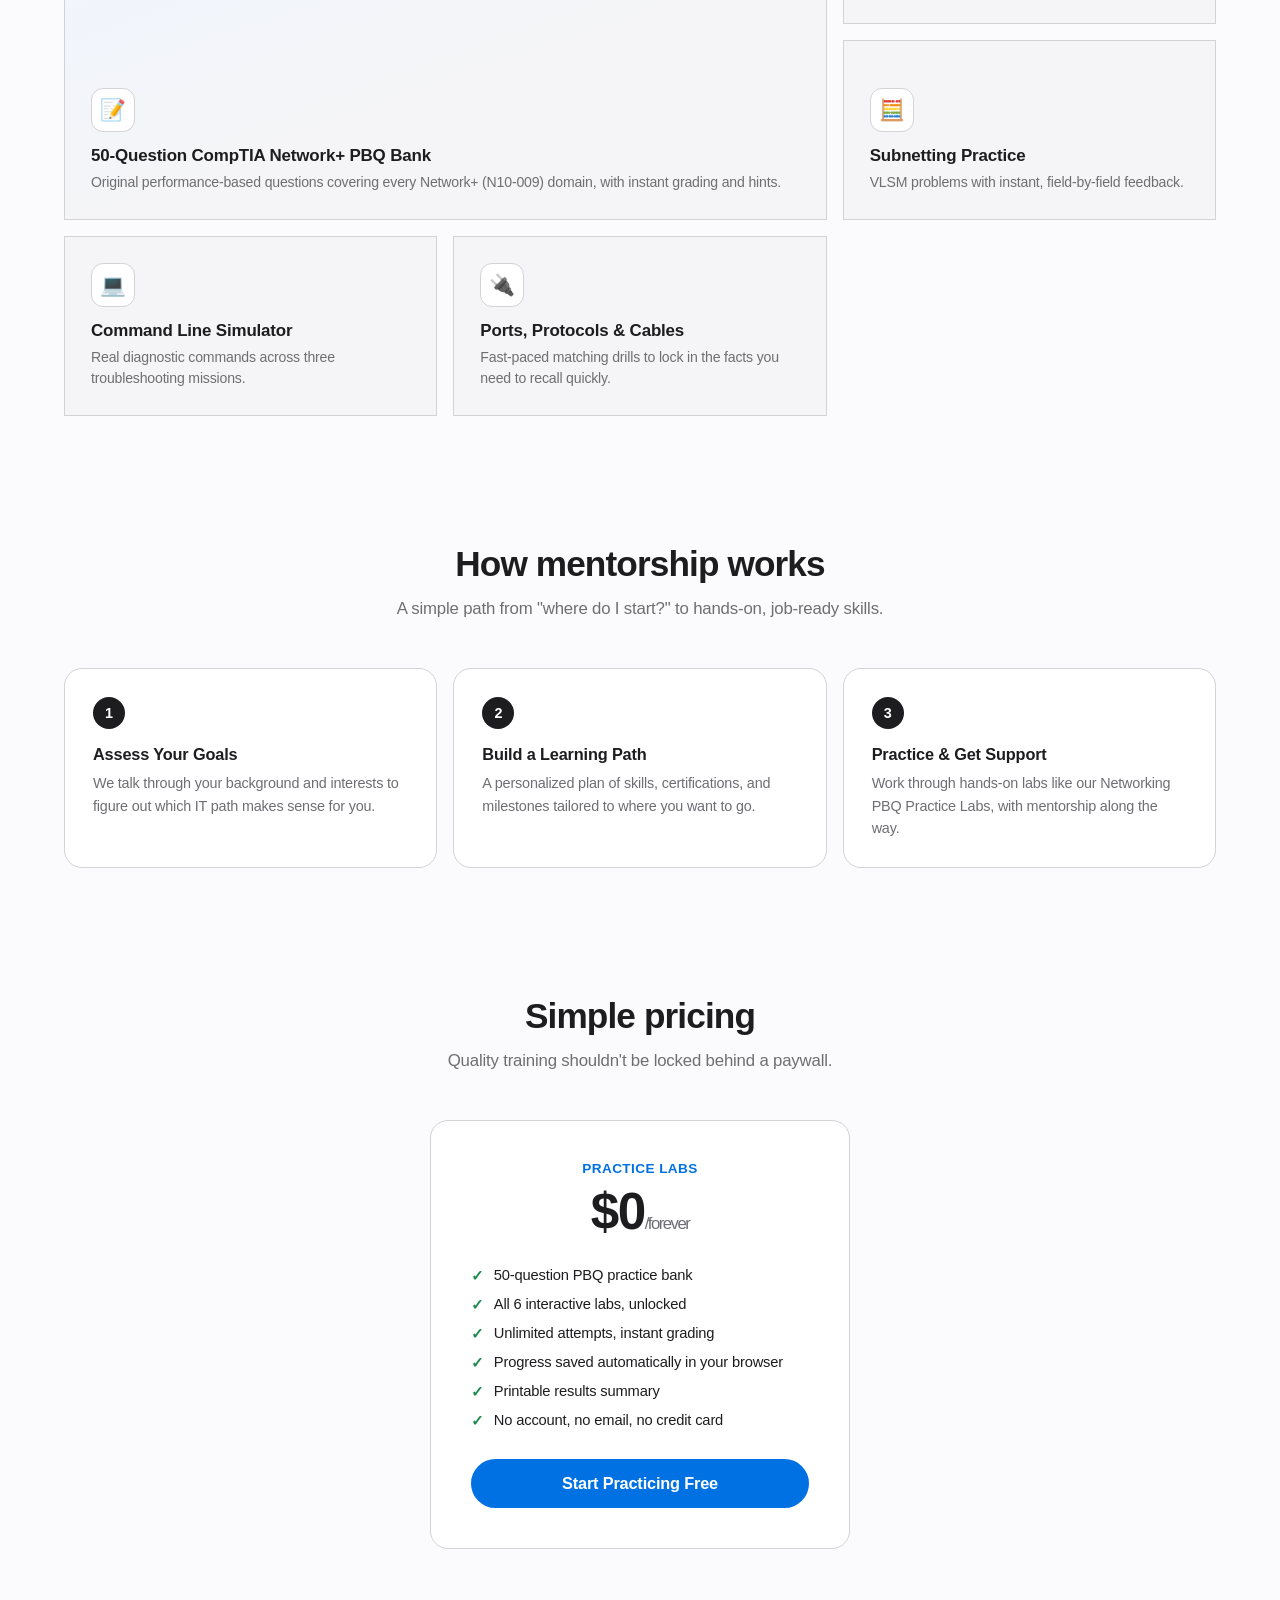
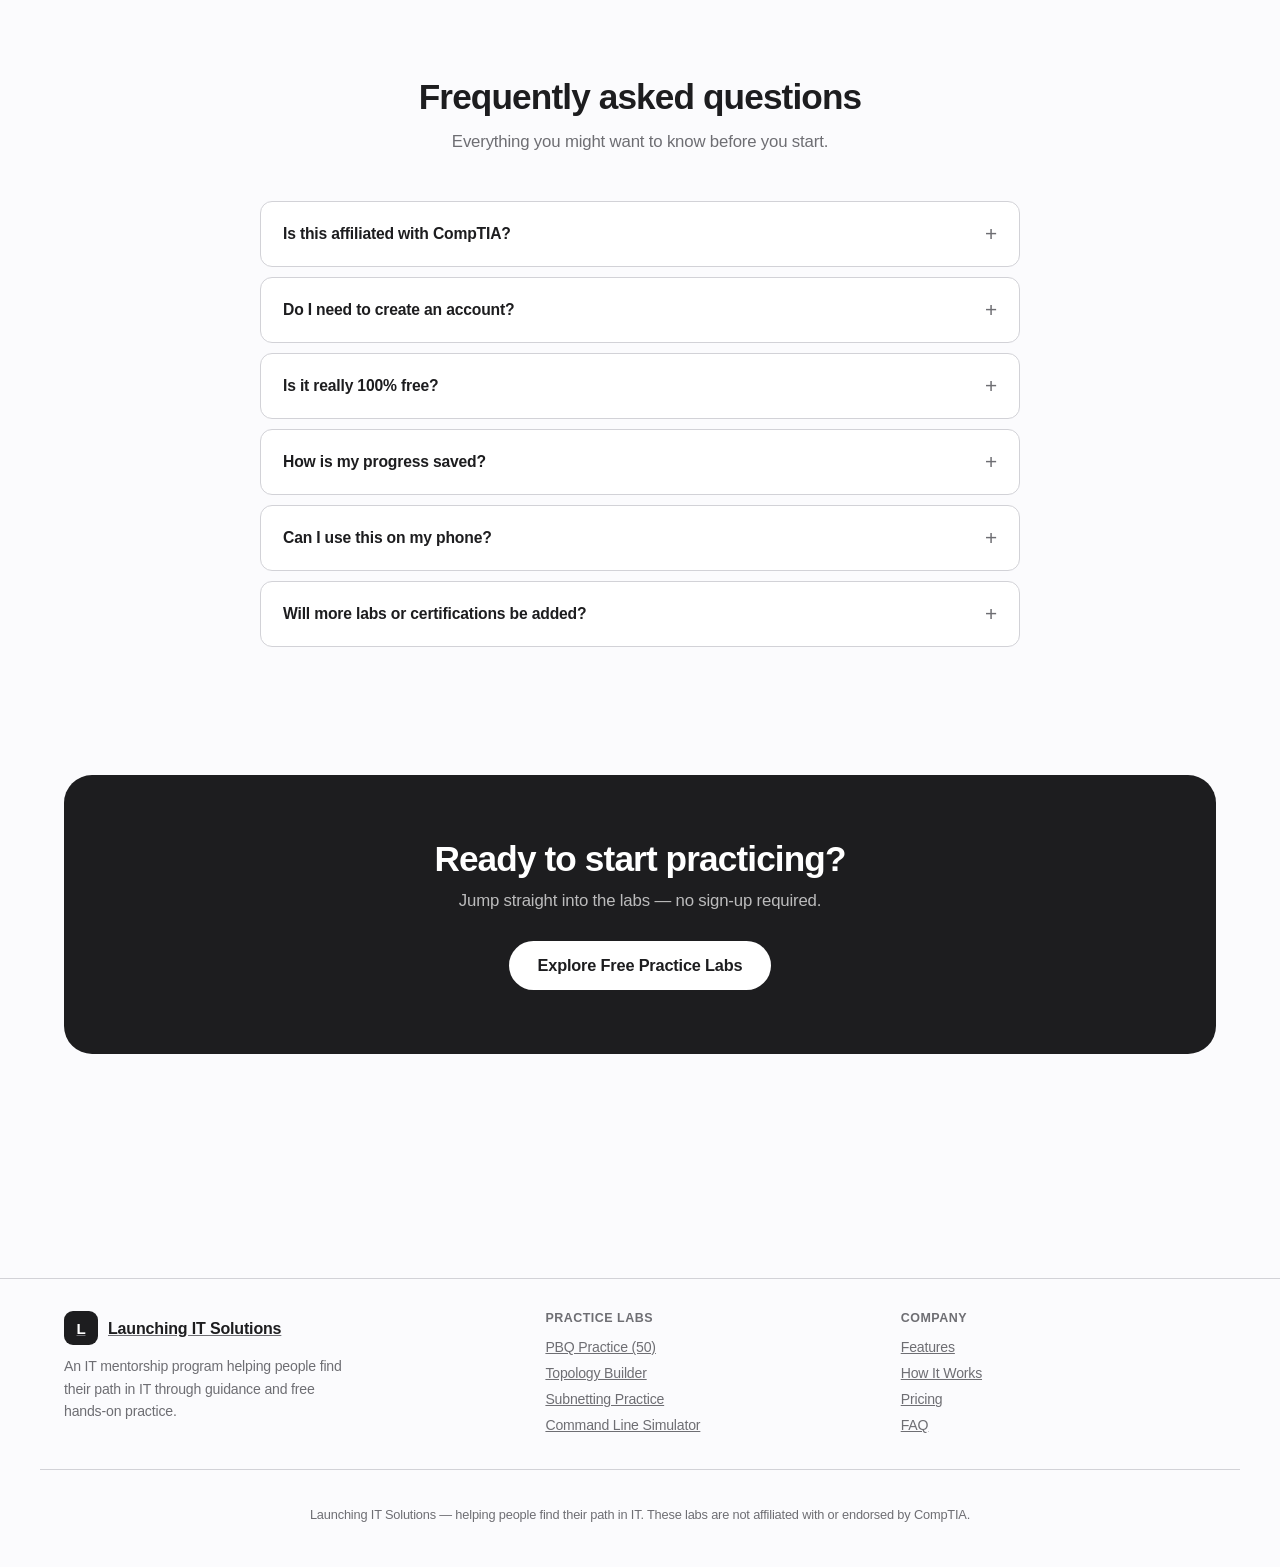
==== commit 48ef553b: "Redesign homepage as a full modern SaaS landing page Rebuilds index.html in the "Revio"-style landin" ====
--- a/index.html
+++ b/index.html
@@ -7,67 +7,130 @@
 <meta name="description" content="Launching IT Solutions is an IT mentorship program helping people navigate skills and jobs in the IT field, with free hands-on practice labs to get started.">
 <link rel="stylesheet" href="site-shared.css">
 <style>
-  .hero{
-    padding:96px 0 76px;text-align:center;position:relative;overflow:hidden;
-  }
+  /* ---------- Marketing nav (distinct from the app's pill tab-nav) ---------- */
+  .site-nav{
+    max-width:1200px;margin:0 auto;padding:6px 24px 16px;
+    display:flex;align-items:center;justify-content:flex-end;gap:28px;
+  }
+  .site-nav .nav-links{display:flex;align-items:center;gap:26px;}
+  .site-nav .nav-links a{
+    color:var(--text-dim);font-size:.88rem;font-weight:500;
+    padding:4px 0;border-bottom:1.5px solid transparent;transition:color .15s ease, border-color .15s ease;
+  }
+  .site-nav .nav-links a:hover{color:var(--text);}
+  @media(max-width:700px){
+    .site-nav{justify-content:center;}
+    .site-nav .nav-links{display:none;}
+  }
+
+  /* ---------- Hero ---------- */
+  .hero{padding:64px 0 0;text-align:center;position:relative;overflow:hidden;}
   .hero-glow{
-    position:absolute;top:-220px;left:50%;transform:translateX(-50%);
-    width:900px;height:560px;pointer-events:none;z-index:-1;
-    background:radial-gradient(ellipse at center, rgba(0,113,227,.14) 0%, rgba(110,86,207,.08) 45%, rgba(0,113,227,0) 72%);
+    position:absolute;top:-260px;left:50%;transform:translateX(-50%);
+    width:1000px;height:600px;pointer-events:none;z-index:-1;
+    background:radial-gradient(ellipse at center, rgba(0,113,227,.15) 0%, rgba(110,86,207,.09) 45%, rgba(0,113,227,0) 72%);
     filter:blur(10px);
   }
   .hero .kicker{
-    display:inline-block;font-size:.78rem;font-weight:600;letter-spacing:.02em;
+    display:inline-flex;align-items:center;gap:6px;font-size:.78rem;font-weight:600;letter-spacing:.01em;
     color:var(--accent);background:rgba(0,113,227,.08);
     padding:7px 16px;border-radius:999px;margin-bottom:22px;
   }
   .hero h1{
-    font-size:3.6rem;line-height:1.08;margin:0 0 18px;font-weight:650;
-    letter-spacing:-0.03em;color:var(--text);
+    font-size:3.75rem;line-height:1.06;margin:0 0 18px;font-weight:680;
+    letter-spacing:-0.035em;color:var(--text);
   }
   .hero p.lead{
-    max-width:600px;margin:0 auto 36px;color:var(--text-dim);font-size:1.22rem;line-height:1.5;font-weight:400;
-  }
-  .hero .cta-row{display:flex;gap:14px;justify-content:center;flex-wrap:wrap;}
-
+    max-width:600px;margin:0 auto 34px;color:var(--text-dim);font-size:1.22rem;line-height:1.5;font-weight:400;
+  }
+  .hero .cta-row{display:flex;gap:14px;justify-content:center;flex-wrap:wrap;margin-bottom:16px;}
+  .hero .cta-note{font-size:.82rem;color:var(--text-dim);margin:0 0 60px;}
+
+  /* ---------- Hero product visual (browser-chrome mockup, no external images) ---------- */
+  .hero-visual{max-width:920px;margin:0 auto;padding:0 24px 90px;}
+  .browser-frame{
+    background:var(--panel);border:1px solid var(--border);border-radius:16px;
+    box-shadow:0 30px 70px rgba(0,0,0,.14), 0 6px 18px rgba(0,0,0,.06);
+    overflow:hidden;text-align:left;
+  }
+  .browser-bar{
+    display:flex;align-items:center;gap:8px;padding:12px 16px;
+    background:var(--panel-2);border-bottom:1px solid var(--border);
+  }
+  .browser-bar .dot{width:11px;height:11px;border-radius:50%;}
+  .browser-bar .dot.r{background:#ff5f57;} .browser-bar .dot.y{background:#febc2e;} .browser-bar .dot.g{background:#28c840;}
+  .browser-bar .url-pill{
+    margin:0 auto;background:var(--panel);border:1px solid var(--border);border-radius:999px;
+    padding:5px 18px;font-size:.78rem;color:var(--text-dim);
+  }
+  .mock-app{padding:26px 30px 30px;}
+  .mock-app .mock-tabs{display:flex;gap:8px;margin-bottom:22px;flex-wrap:wrap;}
+  .mock-chip{font-size:.72rem;font-weight:600;padding:6px 13px;border-radius:999px;background:var(--panel-2);color:var(--text-dim);}
+  .mock-chip.active{background:var(--text);color:#fff;}
+  .mock-grid{display:grid;grid-template-columns:repeat(3,1fr);gap:14px;}
+  .mock-card{background:var(--panel-2);border-radius:12px;padding:16px;}
+  .mock-card .mi{font-size:1.3rem;margin-bottom:10px;}
+  .mock-card .mt{font-size:.82rem;font-weight:600;margin-bottom:4px;}
+  .mock-card .mb{height:6px;border-radius:99px;background:var(--border);overflow:hidden;}
+  .mock-card .mb i{display:block;height:100%;background:linear-gradient(90deg,var(--accent),var(--accent-3));}
+  @media(max-width:700px){ .mock-grid{grid-template-columns:1fr 1fr;} }
+
+  /* ---------- Stats strip ---------- */
+  .stats-strip{
+    display:grid;grid-template-columns:repeat(4,1fr);
+    border-top:1px solid var(--border);border-bottom:1px solid var(--border);
+    padding:40px 0;margin:10px 0 90px;
+  }
+  .stats-strip .stat{text-align:center;padding:0 12px;border-left:1px solid var(--border);}
+  .stats-strip .stat:first-child{border-left:none;}
+  .stats-strip .stat .num{font-size:2.1rem;font-weight:700;letter-spacing:-0.02em;color:var(--text);}
+  .stats-strip .stat .label{font-size:.82rem;color:var(--text-dim);margin-top:4px;}
+  @media(max-width:700px){
+    .stats-strip{grid-template-columns:1fr 1fr;row-gap:28px;}
+    .stats-strip .stat:nth-child(3){border-left:none;}
+  }
+
+  /* ---------- Section shell ---------- */
   section{padding:64px 0;}
-  section h2{font-size:2.1rem;margin:0 0 12px;text-align:center;font-weight:650;letter-spacing:-0.02em;}
-  section p.section-sub{color:var(--text-dim);text-align:center;max-width:560px;margin:0 auto 44px;font-size:1.05rem;line-height:1.55;}
-
-  .value-grid{display:grid;grid-template-columns:repeat(auto-fit,minmax(230px,1fr));gap:16px;}
-  .value-card{padding:26px;}
-  .value-card:hover{box-shadow:var(--shadow-md);transform:translateY(-2px);border-color:transparent;}
-  .value-card .icon-badge{
-    width:44px;height:44px;border-radius:12px;background:var(--panel-2);
-    display:flex;align-items:center;justify-content:center;font-size:1.3rem;margin-bottom:16px;
-  }
-  .value-card h3{margin:0 0 8px;font-size:1.05rem;font-weight:600;letter-spacing:-0.01em;}
-  .value-card p{margin:0;color:var(--text-dim);font-size:.9rem;line-height:1.55;}
-
-  .labs-callout{
-    background:linear-gradient(180deg, #f5f5f7 0%, #ffffff 100%);
-    border:1px solid var(--border);border-radius:28px;
-    padding:52px;display:grid;grid-template-columns:1.1fr 1fr;gap:40px;align-items:center;
-  }
-  .labs-callout h2{text-align:left;margin:0 0 14px;}
-  .labs-callout p{color:var(--text-dim);margin:0 0 22px;line-height:1.6;font-size:1.02rem;}
-  .labs-list{list-style:none;margin:0 0 28px;padding:0;display:flex;flex-direction:column;gap:11px;}
-  .labs-list li{display:flex;align-items:center;gap:10px;font-size:.92rem;color:var(--text);}
-  .labs-list .dot{width:6px;height:6px;border-radius:50%;background:var(--accent);flex-shrink:0;}
-  .labs-preview{
-    background:var(--panel);border:1px solid var(--border);border-radius:20px;padding:26px;
-    box-shadow:var(--shadow-md);
-  }
-  .labs-preview .badge-row{display:flex;flex-wrap:wrap;gap:8px;margin-bottom:16px;}
-  .mini-badge{
-    font-size:.72rem;font-weight:600;padding:5px 11px;border-radius:999px;
-    background:var(--panel-2);color:var(--text-dim);
-  }
-  .labs-preview .score-line{display:flex;justify-content:space-between;font-size:.85rem;color:var(--text-dim);margin-bottom:8px;}
-  .labs-preview .bar{height:8px;background:var(--panel-2);border-radius:99px;overflow:hidden;margin-bottom:18px;}
-  .labs-preview .bar-fill{height:100%;width:60%;background:linear-gradient(90deg,var(--accent),var(--accent-3));}
-
-  .steps{display:grid;grid-template-columns:repeat(auto-fit,minmax(230px,1fr));gap:16px;}
+  section h2{font-size:2.2rem;margin:0 0 12px;text-align:center;font-weight:660;letter-spacing:-0.025em;}
+  section p.section-sub{color:var(--text-dim);text-align:center;max-width:560px;margin:0 auto 46px;font-size:1.05rem;line-height:1.55;}
+
+  /* ---------- Bento feature grid ---------- */
+  .bento{display:grid;grid-template-columns:repeat(3,1fr);grid-auto-rows:180px;gap:16px;}
+  .bento-card{
+    padding:26px;display:flex;flex-direction:column;justify-content:flex-end;
+    background:var(--panel-2);border:1px solid var(--border);position:relative;overflow:hidden;
+  }
+  .bento-card:hover{box-shadow:var(--shadow-md);transform:translateY(-2px);}
+  .bento-card.lg{grid-column:span 2;grid-row:span 2;background:linear-gradient(160deg,#eef5ff 0%, var(--panel-2) 60%);}
+  .bento-card .icon-badge{
+    width:44px;height:44px;border-radius:12px;background:var(--panel);border:1px solid var(--border);
+    display:flex;align-items:center;justify-content:center;font-size:1.3rem;margin-bottom:14px;
+  }
+  .bento-card h3{margin:0 0 6px;font-size:1.06rem;font-weight:640;letter-spacing:-0.01em;}
+  .bento-card p{margin:0;color:var(--text-dim);font-size:.88rem;line-height:1.5;}
+  .bento-card .tag{
+    position:absolute;top:20px;right:20px;font-size:.68rem;font-weight:700;letter-spacing:.03em;text-transform:uppercase;
+    color:var(--accent);background:rgba(0,113,227,.08);padding:4px 10px;border-radius:999px;
+  }
+  .mini-pbq-grid{display:flex;flex-wrap:wrap;gap:6px;margin-bottom:auto;padding-top:6px;max-width:280px;}
+  .mini-pbq-grid span{
+    width:24px;height:24px;border-radius:6px;background:var(--panel);border:1px solid var(--border);
+    display:flex;align-items:center;justify-content:center;font-size:.65rem;font-weight:700;color:var(--text-dim);
+  }
+  .mini-pbq-grid span.done{background:var(--accent-2);border-color:var(--accent-2);color:#fff;}
+  .mini-pbq-grid span.current{background:var(--accent);border-color:var(--accent);color:#fff;}
+  @media(max-width:900px){
+    .bento{grid-template-columns:1fr 1fr;}
+    .bento-card.lg{grid-column:span 2;}
+  }
+  @media(max-width:600px){
+    .bento{grid-template-columns:1fr;}
+    .bento-card.lg{grid-column:span 1;}
+  }
+
+  /* ---------- How it works ---------- */
+  .steps{display:grid;grid-template-columns:repeat(3,1fr);gap:16px;position:relative;}
   .step{padding:28px;position:relative;}
   .step:hover{box-shadow:var(--shadow-md);transform:translateY(-2px);border-color:transparent;}
   .step .num{
@@ -76,11 +139,69 @@
   }
   .step h3{margin:0 0 8px;font-size:1.02rem;font-weight:600;letter-spacing:-0.01em;}
   .step p{margin:0;color:var(--text-dim);font-size:.9rem;line-height:1.55;}
+  @media(max-width:700px){ .steps{grid-template-columns:1fr;} }
+
+  /* ---------- Pricing ---------- */
+  .pricing-card{
+    max-width:420px;margin:0 auto;padding:40px;text-align:center;
+    background:var(--panel);border:1px solid var(--border);
+  }
+  .pricing-card .price{font-size:3.2rem;font-weight:700;letter-spacing:-0.03em;margin:6px 0 2px;}
+  .pricing-card .price span{font-size:1.05rem;font-weight:500;color:var(--text-dim);}
+  .pricing-card .plan-name{font-size:.85rem;font-weight:600;color:var(--accent);text-transform:uppercase;letter-spacing:.03em;}
+  .pricing-list{list-style:none;margin:26px 0 30px;padding:0;text-align:left;display:flex;flex-direction:column;gap:12px;}
+  .pricing-list li{display:flex;align-items:flex-start;gap:10px;font-size:.92rem;color:var(--text);}
+  .pricing-list li .check{color:var(--accent-2);font-weight:700;flex-shrink:0;}
+
+  /* ---------- FAQ ---------- */
+  .faq-list{max-width:760px;margin:0 auto;display:flex;flex-direction:column;gap:10px;}
+  .faq-item{
+    background:var(--panel);border:1px solid var(--border);border-radius:var(--radius-sm);
+    padding:4px 22px;
+  }
+  .faq-item summary{
+    padding:16px 0;cursor:pointer;font-weight:600;font-size:.98rem;list-style:none;
+    display:flex;align-items:center;justify-content:space-between;gap:12px;
+  }
+  .faq-item summary::-webkit-details-marker{display:none;}
+  .faq-item summary::after{
+    content:"+";font-size:1.3rem;font-weight:400;color:var(--text-dim);flex-shrink:0;transition:transform .2s ease;
+  }
+  .faq-item[open] summary::after{transform:rotate(45deg);}
+  .faq-item p{margin:0 0 18px;color:var(--text-dim);font-size:.9rem;line-height:1.6;}
+
+  /* ---------- Closing CTA band ---------- */
+  .cta-band{
+    background:var(--text);border-radius:28px;padding:64px 40px;text-align:center;color:#fff;
+  }
+  .cta-band h2{color:#fff;margin:0 0 12px;}
+  .cta-band p{color:rgba(255,255,255,.7);max-width:480px;margin:0 auto 30px;font-size:1.05rem;}
+  .cta-band .btn.primary{background:#fff;color:var(--text);}
+  .cta-band .btn.primary:hover{background:#f0f0f0;}
+
+  /* ---------- Footer ---------- */
+  .footer-grid{
+    max-width:1200px;margin:0 auto;padding:0 24px;
+    display:grid;grid-template-columns:1.4fr 1fr 1fr;gap:40px;text-align:left;margin-bottom:36px;
+  }
+  .footer-grid .fcol h4{font-size:.78rem;text-transform:uppercase;letter-spacing:.04em;color:var(--text-dim);margin:0 0 14px;}
+  .footer-grid .fcol ul{list-style:none;margin:0;padding:0;display:flex;flex-direction:column;gap:10px;}
+  .footer-grid .fcol ul a{color:var(--text-dim);font-size:.88rem;}
+  .footer-grid .fcol ul a:hover{color:var(--accent);}
+  .footer-brand p{color:var(--text-dim);font-size:.88rem;line-height:1.6;max-width:280px;margin:10px 0 0;}
+  .footer-bottom{
+    max-width:1200px;margin:0 auto;padding:24px 24px 0;border-top:1px solid var(--border);
+    text-align:center;color:var(--text-dim);font-size:.8rem;
+  }
+  @media(max-width:700px){
+    .footer-grid{grid-template-columns:1fr;text-align:center;}
+    .footer-brand p{margin:10px auto 0;}
+  }
 
   @media(max-width:800px){
-    .hero h1{font-size:2.3rem;}
+    .hero h1{font-size:2.4rem;}
     .hero p.lead{font-size:1.05rem;}
-    .labs-callout{grid-template-columns:1fr;padding:30px;border-radius:20px;}
+    .cta-band{padding:44px 24px;border-radius:20px;}
   }
 </style>
 </head>
@@ -95,12 +216,16 @@
         <span>IT Mentorship &amp; Hands-On Practice</span>
       </div>
     </a>
+    <a href="networking-pbq-labs.html" class="btn primary">Get Started</a>
   </div>
-  <nav class="tabs">
-    <a href="index.html" class="active">Home</a>
-    <a href="index.html#why">Why Us</a>
-    <a href="index.html#how">How It Works</a>
-    <a href="networking-pbq-labs.html">Practice Labs</a>
+  <nav class="site-nav">
+    <div class="nav-links">
+      <a href="#why">Features</a>
+      <a href="#how">How It Works</a>
+      <a href="#pricing">Pricing</a>
+      <a href="#faq">FAQ</a>
+      <a href="networking-pbq-labs.html">Practice Labs</a>
+    </div>
   </nav>
 </header>
 
@@ -108,74 +233,85 @@
 
   <section class="hero">
     <div class="hero-glow" aria-hidden="true"></div>
-    <span class="kicker">IT Mentorship Program</span>
-    <h1>Find Your Path in IT.</h1>
+    <span class="kicker">✦ IT Mentorship Program</span>
+    <h1>Find your path<br>in IT.</h1>
     <p class="lead">Launching IT Solutions helps people navigate the skills and jobs in the IT field &mdash; through mentorship, guidance, and free hands-on practice, no matter where you're starting from.</p>
     <div class="cta-row">
-      <a href="networking-pbq-labs.html" class="btn primary large">Explore Free Practice Labs</a>
-      <a href="#why" class="btn large">Why Us</a>
-    </div>
-  </section>
+      <a href="networking-pbq-labs.html" class="btn primary large">Start Practicing Free</a>
+      <a href="#how" class="btn large">See How It Works</a>
+    </div>
+    <p class="cta-note">No sign-up. No credit card. No catch.</p>
+  </section>
+
+  <div class="hero-visual reveal">
+    <div class="browser-frame">
+      <div class="browser-bar">
+        <span class="dot r"></span><span class="dot y"></span><span class="dot g"></span>
+        <span class="url-pill">networking-pbq-labs.html</span>
+      </div>
+      <div class="mock-app">
+        <div class="mock-tabs">
+          <span class="mock-chip active">Dashboard</span>
+          <span class="mock-chip">PBQ Practice (50)</span>
+          <span class="mock-chip">Topology Builder</span>
+          <span class="mock-chip">Subnetting</span>
+          <span class="mock-chip">Command Line</span>
+        </div>
+        <div class="mock-grid">
+          <div class="mock-card"><div class="mi">📝</div><div class="mt">PBQ Practice</div><div class="mb"><i style="width:64%"></i></div></div>
+          <div class="mock-card"><div class="mi">🗺️</div><div class="mt">Topology Builder</div><div class="mb"><i style="width:100%"></i></div></div>
+          <div class="mock-card"><div class="mi">🧮</div><div class="mt">Subnetting</div><div class="mb"><i style="width:40%"></i></div></div>
+        </div>
+      </div>
+    </div>
+  </div>
+
+  <div class="stats-strip reveal">
+    <div class="stat"><div class="num">50+</div><div class="label">Practice questions</div></div>
+    <div class="stat"><div class="num">6</div><div class="label">Interactive labs</div></div>
+    <div class="stat"><div class="num">100%</div><div class="label">Free, forever</div></div>
+    <div class="stat"><div class="num">0</div><div class="label">Sign-ups required</div></div>
+  </div>
 
   <section id="why">
-    <h2 class="reveal">Why Launching IT Solutions</h2>
-    <p class="section-sub reveal">We're dedicated to helping people find their path in IT &mdash; with real guidance and real practice, not just theory.</p>
-    <div class="value-grid">
-      <div class="card value-card reveal">
-        <div class="icon-badge">🧭</div>
-        <h3>Personalized Mentorship</h3>
-        <p>One-on-one guidance to help you figure out which part of IT fits you &mdash; networking, security, support, cloud, and more.</p>
-      </div>
-      <div class="card value-card reveal">
-        <div class="icon-badge">🛠️</div>
-        <h3>Hands-On Practice</h3>
-        <p>Free, self-graded labs that simulate the real performance-based tasks used in IT certification exams and on the job.</p>
-      </div>
-      <div class="card value-card reveal">
-        <div class="icon-badge">📈</div>
-        <h3>Career Guidance</h3>
-        <p>Clear next steps &mdash; certifications, skills, and experience &mdash; so you always know what to work on next.</p>
-      </div>
-      <div class="card value-card reveal">
-        <div class="icon-badge">🤝</div>
-        <h3>No-Cost Access</h3>
-        <p>Quality training shouldn't be locked behind a paywall. Our core practice tools are free for anyone who wants to learn.</p>
-      </div>
-    </div>
-  </section>
-
-  <section>
-    <div class="labs-callout reveal">
-      <div>
-        <h2>Free Networking PBQ Practice Labs</h2>
-        <p>Can't afford paid lab platforms? Our Networking Practice Labs give you the same style of performance-based questions used in CompTIA Network+ prep &mdash; completely free, with instant self-grading.</p>
-        <ul class="labs-list">
-          <li><span class="dot"></span> 50-question CompTIA Network+ PBQ practice bank</li>
-          <li><span class="dot"></span> Drag-and-drop network topology builder</li>
-          <li><span class="dot"></span> Subnetting practice with instant feedback</li>
-          <li><span class="dot"></span> Port &amp; protocol and cable &amp; connector matching</li>
-          <li><span class="dot"></span> Simulated command-line troubleshooting missions</li>
-        </ul>
-        <a href="networking-pbq-labs.html" class="btn primary">Start Practicing &rarr;</a>
-      </div>
-      <div class="labs-preview">
-        <div class="badge-row">
-          <span class="mini-badge">PBQ Bank</span>
-          <span class="mini-badge">Topology</span>
-          <span class="mini-badge">Subnetting</span>
-          <span class="mini-badge">Ports</span>
-          <span class="mini-badge">Cables</span>
-          <span class="mini-badge">CLI</span>
+    <h2 class="reveal">Everything you need to practice</h2>
+    <p class="section-sub reveal">Real guidance and real hands-on practice &mdash; not just theory, and not locked behind a paywall.</p>
+    <div class="bento">
+      <div class="bento-card lg reveal">
+        <span class="tag">Flagship</span>
+        <div class="mini-pbq-grid" aria-hidden="true">
+          <span class="done">1</span><span class="done">2</span><span class="done">3</span><span class="current">4</span>
+          <span>5</span><span>6</span><span>7</span><span>8</span><span>9</span><span>10</span>
         </div>
-        <div class="score-line"><span>Sample progress</span><span>4 / 6 mastered</span></div>
-        <div class="bar"><div class="bar-fill"></div></div>
-        <p style="margin:0;color:var(--text-dim);font-size:.82rem;">Your progress is saved automatically in your browser as you complete each lab.</p>
+        <div class="icon-badge">📝</div>
+        <h3>50-Question CompTIA Network+ PBQ Bank</h3>
+        <p>Original performance-based questions covering every Network+ (N10-009) domain, with instant grading and hints.</p>
+      </div>
+      <div class="bento-card reveal">
+        <div class="icon-badge">🗺️</div>
+        <h3>Topology Builder</h3>
+        <p>Drag-and-drop network devices and get auto-graded against real scenarios.</p>
+      </div>
+      <div class="bento-card reveal">
+        <div class="icon-badge">🧮</div>
+        <h3>Subnetting Practice</h3>
+        <p>VLSM problems with instant, field-by-field feedback.</p>
+      </div>
+      <div class="bento-card reveal">
+        <div class="icon-badge">💻</div>
+        <h3>Command Line Simulator</h3>
+        <p>Real diagnostic commands across three troubleshooting missions.</p>
+      </div>
+      <div class="bento-card reveal">
+        <div class="icon-badge">🔌</div>
+        <h3>Ports, Protocols &amp; Cables</h3>
+        <p>Fast-paced matching drills to lock in the facts you need to recall quickly.</p>
       </div>
     </div>
   </section>
 
   <section id="how">
-    <h2 class="reveal">How Mentorship Works</h2>
+    <h2 class="reveal">How mentorship works</h2>
     <p class="section-sub reveal">A simple path from "where do I start?" to hands-on, job-ready skills.</p>
     <div class="steps">
       <div class="card step reveal">
@@ -196,11 +332,96 @@
     </div>
   </section>
 
+  <section id="pricing">
+    <h2 class="reveal">Simple pricing</h2>
+    <p class="section-sub reveal">Quality training shouldn't be locked behind a paywall.</p>
+    <div class="card pricing-card reveal">
+      <div class="plan-name">Practice Labs</div>
+      <div class="price">$0<span>/forever</span></div>
+      <ul class="pricing-list">
+        <li><span class="check">✓</span> 50-question PBQ practice bank</li>
+        <li><span class="check">✓</span> All 6 interactive labs, unlocked</li>
+        <li><span class="check">✓</span> Unlimited attempts, instant grading</li>
+        <li><span class="check">✓</span> Progress saved automatically in your browser</li>
+        <li><span class="check">✓</span> Printable results summary</li>
+        <li><span class="check">✓</span> No account, no email, no credit card</li>
+      </ul>
+      <a href="networking-pbq-labs.html" class="btn primary large" style="width:100%;">Start Practicing Free</a>
+    </div>
+  </section>
+
+  <section id="faq">
+    <h2 class="reveal">Frequently asked questions</h2>
+    <p class="section-sub reveal">Everything you might want to know before you start.</p>
+    <div class="faq-list reveal">
+      <details class="faq-item">
+        <summary>Is this affiliated with CompTIA?</summary>
+        <p>No. These are independent, original practice tools built by Launching IT Solutions. They're not affiliated with or endorsed by CompTIA and aren't a substitute for the official exam.</p>
+      </details>
+      <details class="faq-item">
+        <summary>Do I need to create an account?</summary>
+        <p>No sign-up, no email, no password. Just open the labs and start practicing.</p>
+      </details>
+      <details class="faq-item">
+        <summary>Is it really 100% free?</summary>
+        <p>Yes. Every lab and all 50 PBQ questions are unlocked from the start &mdash; there's no premium tier or paywall.</p>
+      </details>
+      <details class="faq-item">
+        <summary>How is my progress saved?</summary>
+        <p>Progress is stored locally in your browser (<code>localStorage</code>), so it's private to your device. If you switch browsers or clear site data, your progress won't carry over.</p>
+      </details>
+      <details class="faq-item">
+        <summary>Can I use this on my phone?</summary>
+        <p>Yes, the labs are responsive and work on mobile, though the Topology Builder is easiest to use with a mouse or trackpad on a larger screen.</p>
+      </details>
+      <details class="faq-item">
+        <summary>Will more labs or certifications be added?</summary>
+        <p>Network+ is the current focus. Reach out through Launching IT Solutions if there's a certification or topic you'd like to see next.</p>
+      </details>
+    </div>
+  </section>
+
+  <section>
+    <div class="cta-band reveal">
+      <h2>Ready to start practicing?</h2>
+      <p>Jump straight into the labs &mdash; no sign-up required.</p>
+      <a href="networking-pbq-labs.html" class="btn primary large">Explore Free Practice Labs</a>
+    </div>
+  </section>
+
 </main>
 
 <footer class="site-footer">
-  <p>Launching IT Solutions &mdash; helping people find their path in IT.</p>
-  <p><a href="networking-pbq-labs.html">Free Practice Labs</a></p>
+  <div class="footer-grid">
+    <div class="fcol footer-brand">
+      <a class="brand" href="index.html">
+        <div class="brand-mark">L</div>
+        <div class="brand-text"><h1>Launching IT Solutions</h1></div>
+      </a>
+      <p>An IT mentorship program helping people find their path in IT through guidance and free hands-on practice.</p>
+    </div>
+    <div class="fcol">
+      <h4>Practice Labs</h4>
+      <ul>
+        <li><a href="networking-pbq-labs.html">PBQ Practice (50)</a></li>
+        <li><a href="networking-pbq-labs.html">Topology Builder</a></li>
+        <li><a href="networking-pbq-labs.html">Subnetting Practice</a></li>
+        <li><a href="networking-pbq-labs.html">Command Line Simulator</a></li>
+      </ul>
+    </div>
+    <div class="fcol">
+      <h4>Company</h4>
+      <ul>
+        <li><a href="index.html#why">Features</a></li>
+        <li><a href="index.html#how">How It Works</a></li>
+        <li><a href="index.html#pricing">Pricing</a></li>
+        <li><a href="index.html#faq">FAQ</a></li>
+      </ul>
+    </div>
+  </div>
+  <div class="footer-bottom">
+    <p>Launching IT Solutions &mdash; helping people find their path in IT. These labs are not affiliated with or endorsed by CompTIA.</p>
+  </div>
 </footer>
 
 <script>
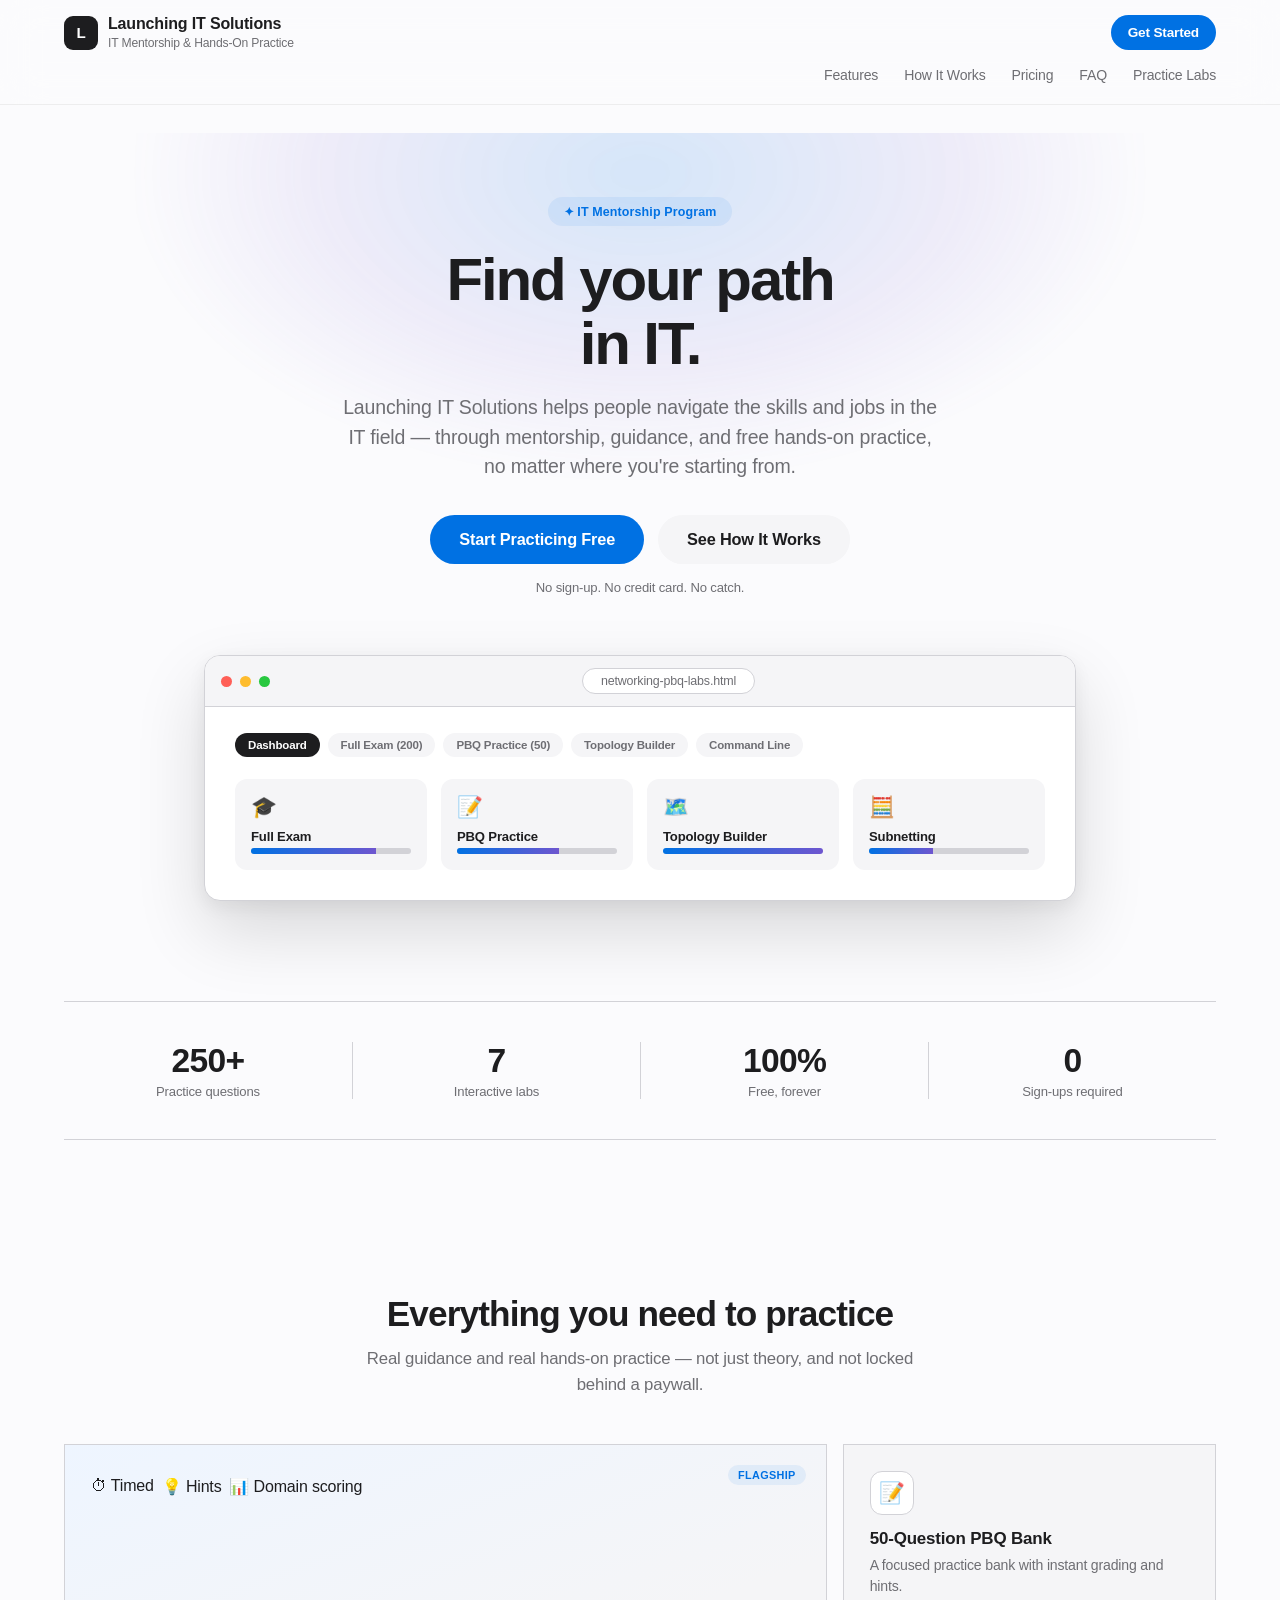
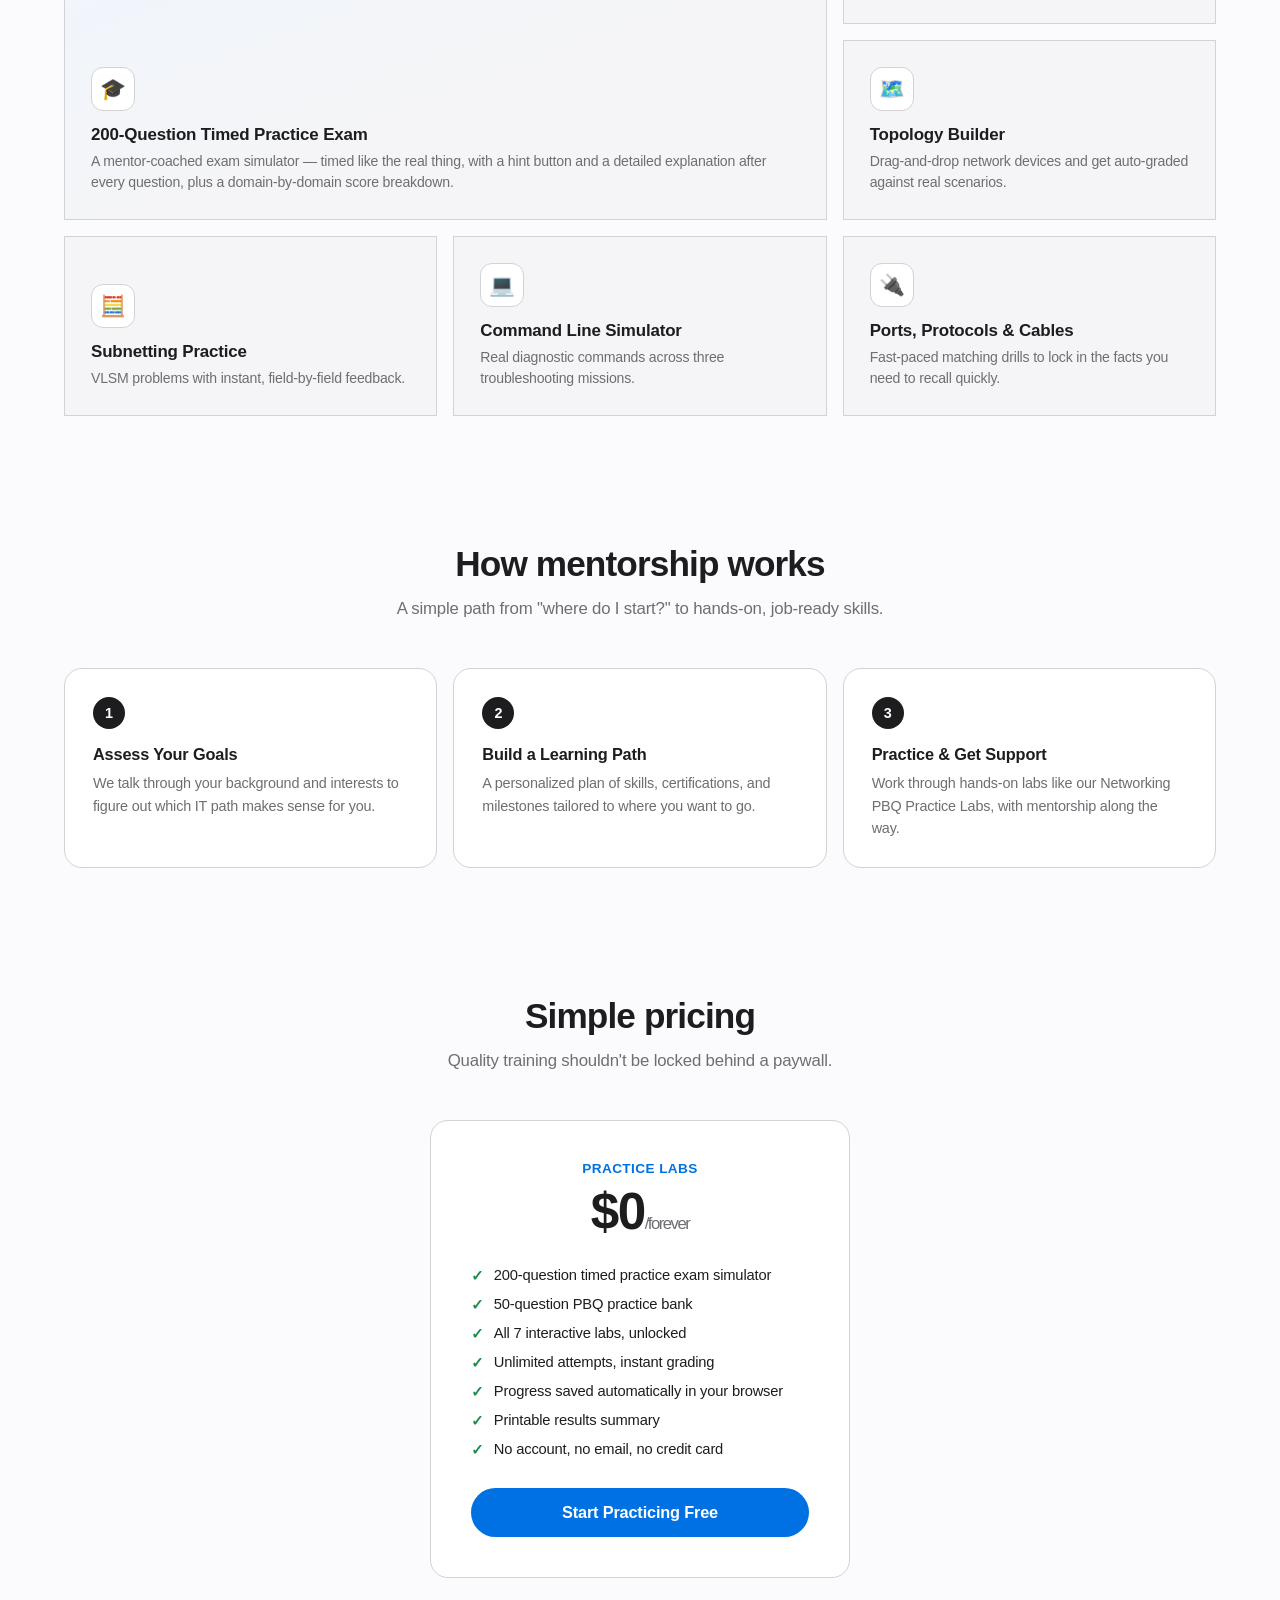
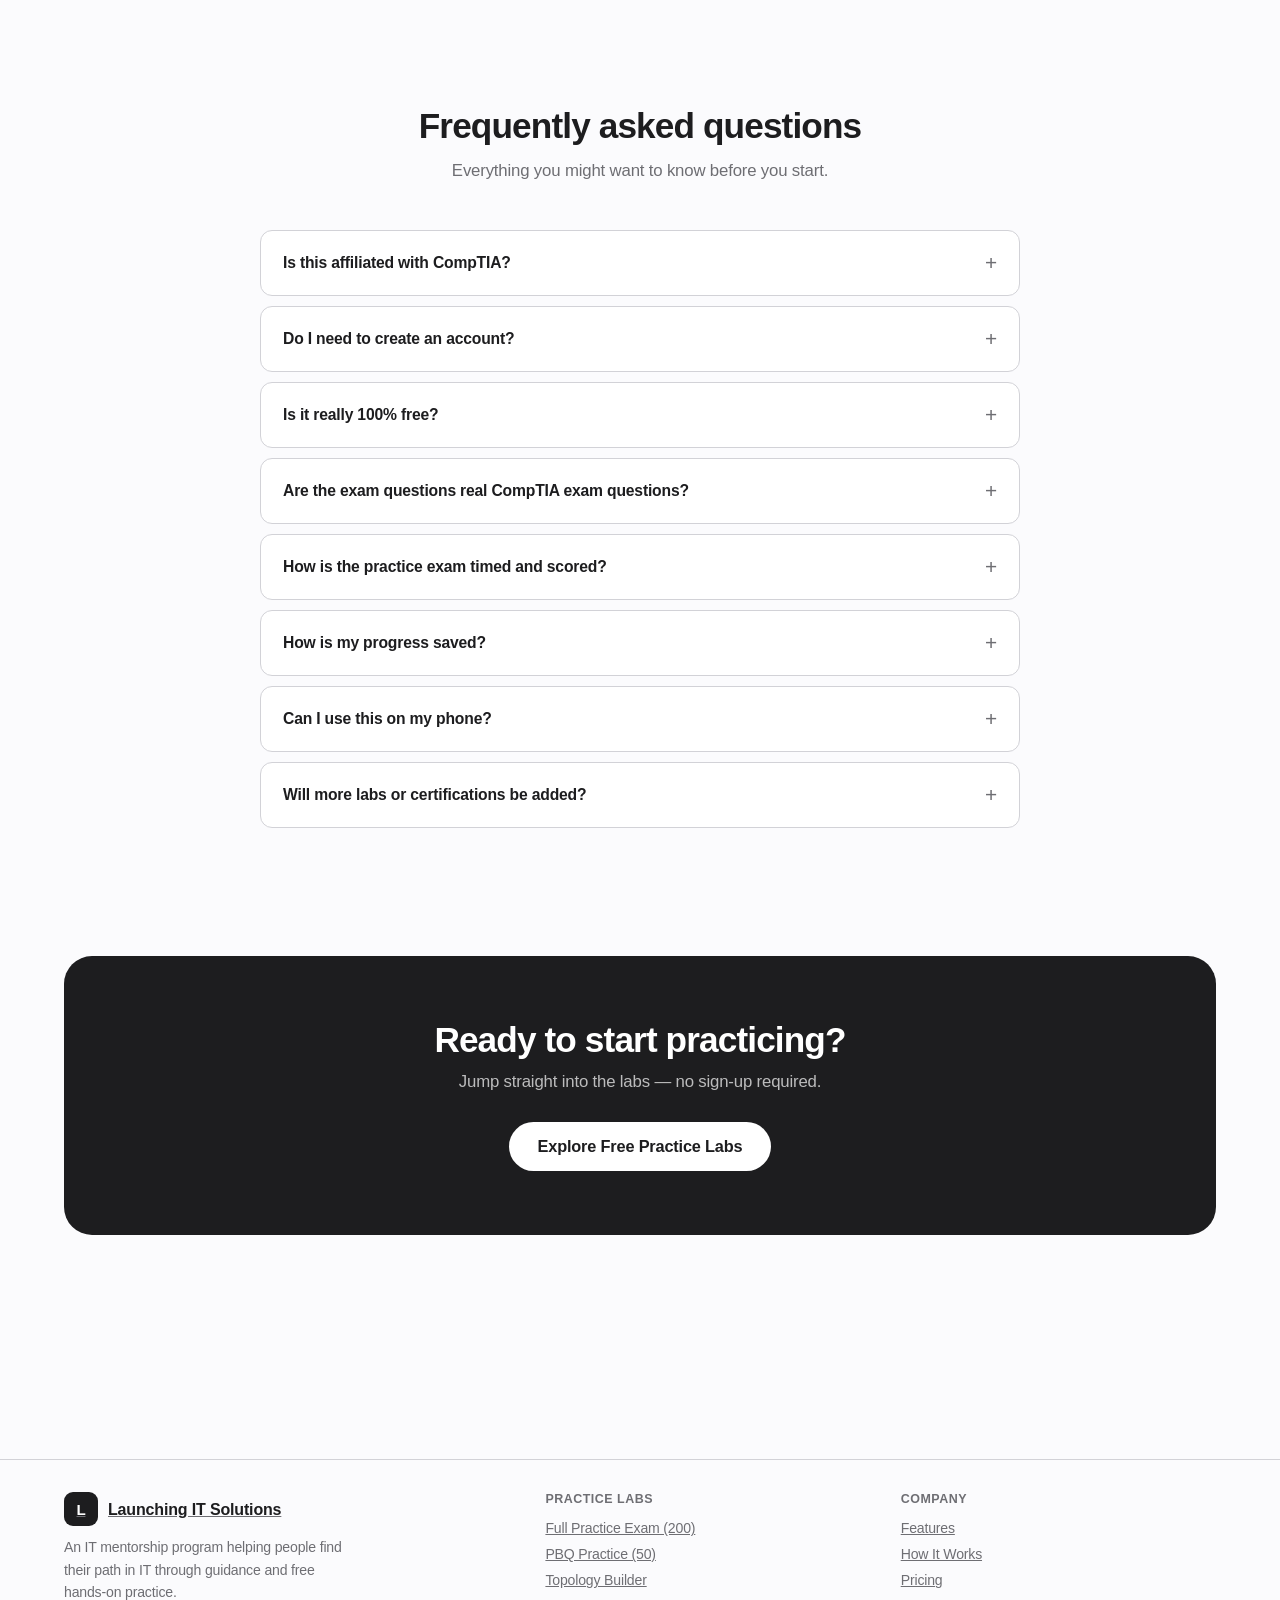
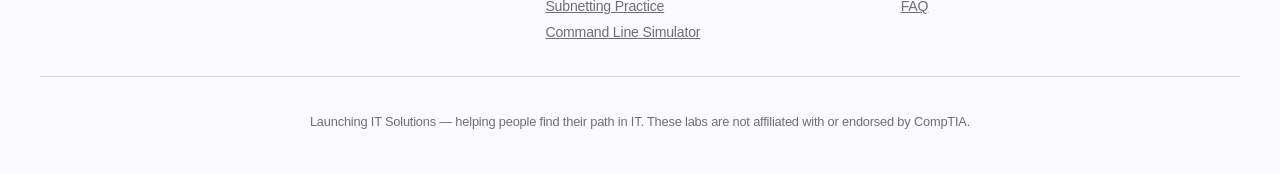
==== commit b269828d: "Add a 200-question timed CompTIA Network+ practice exam simulator Adds exam-bank.js: 200 original si" ====
--- a/index.html
+++ b/index.html
@@ -67,7 +67,7 @@
   .mock-app .mock-tabs{display:flex;gap:8px;margin-bottom:22px;flex-wrap:wrap;}
   .mock-chip{font-size:.72rem;font-weight:600;padding:6px 13px;border-radius:999px;background:var(--panel-2);color:var(--text-dim);}
   .mock-chip.active{background:var(--text);color:#fff;}
-  .mock-grid{display:grid;grid-template-columns:repeat(3,1fr);gap:14px;}
+  .mock-grid{display:grid;grid-template-columns:repeat(4,1fr);gap:14px;}
   .mock-card{background:var(--panel-2);border-radius:12px;padding:16px;}
   .mock-card .mi{font-size:1.3rem;margin-bottom:10px;}
   .mock-card .mt{font-size:.82rem;font-weight:600;margin-bottom:4px;}
@@ -252,12 +252,13 @@
       <div class="mock-app">
         <div class="mock-tabs">
           <span class="mock-chip active">Dashboard</span>
+          <span class="mock-chip">Full Exam (200)</span>
           <span class="mock-chip">PBQ Practice (50)</span>
           <span class="mock-chip">Topology Builder</span>
-          <span class="mock-chip">Subnetting</span>
           <span class="mock-chip">Command Line</span>
         </div>
         <div class="mock-grid">
+          <div class="mock-card"><div class="mi">🎓</div><div class="mt">Full Exam</div><div class="mb"><i style="width:78%"></i></div></div>
           <div class="mock-card"><div class="mi">📝</div><div class="mt">PBQ Practice</div><div class="mb"><i style="width:64%"></i></div></div>
           <div class="mock-card"><div class="mi">🗺️</div><div class="mt">Topology Builder</div><div class="mb"><i style="width:100%"></i></div></div>
           <div class="mock-card"><div class="mi">🧮</div><div class="mt">Subnetting</div><div class="mb"><i style="width:40%"></i></div></div>
@@ -267,8 +268,8 @@
   </div>
 
   <div class="stats-strip reveal">
-    <div class="stat"><div class="num">50+</div><div class="label">Practice questions</div></div>
-    <div class="stat"><div class="num">6</div><div class="label">Interactive labs</div></div>
+    <div class="stat"><div class="num">250+</div><div class="label">Practice questions</div></div>
+    <div class="stat"><div class="num">7</div><div class="label">Interactive labs</div></div>
     <div class="stat"><div class="num">100%</div><div class="label">Free, forever</div></div>
     <div class="stat"><div class="num">0</div><div class="label">Sign-ups required</div></div>
   </div>
@@ -279,13 +280,19 @@
     <div class="bento">
       <div class="bento-card lg reveal">
         <span class="tag">Flagship</span>
-        <div class="mini-pbq-grid" aria-hidden="true">
-          <span class="done">1</span><span class="done">2</span><span class="done">3</span><span class="current">4</span>
-          <span>5</span><span>6</span><span>7</span><span>8</span><span>9</span><span>10</span>
+        <div style="display:flex;gap:8px;margin-bottom:auto;padding-top:6px;flex-wrap:wrap;">
+          <span class="mini-badge">⏱ Timed</span>
+          <span class="mini-badge">💡 Hints</span>
+          <span class="mini-badge">📊 Domain scoring</span>
         </div>
+        <div class="icon-badge">🎓</div>
+        <h3>200-Question Timed Practice Exam</h3>
+        <p>A mentor-coached exam simulator &mdash; timed like the real thing, with a hint button and a detailed explanation after every question, plus a domain-by-domain score breakdown.</p>
+      </div>
+      <div class="bento-card reveal">
         <div class="icon-badge">📝</div>
-        <h3>50-Question CompTIA Network+ PBQ Bank</h3>
-        <p>Original performance-based questions covering every Network+ (N10-009) domain, with instant grading and hints.</p>
+        <h3>50-Question PBQ Bank</h3>
+        <p>A focused practice bank with instant grading and hints.</p>
       </div>
       <div class="bento-card reveal">
         <div class="icon-badge">🗺️</div>
@@ -339,8 +346,9 @@
       <div class="plan-name">Practice Labs</div>
       <div class="price">$0<span>/forever</span></div>
       <ul class="pricing-list">
+        <li><span class="check">✓</span> 200-question timed practice exam simulator</li>
         <li><span class="check">✓</span> 50-question PBQ practice bank</li>
-        <li><span class="check">✓</span> All 6 interactive labs, unlocked</li>
+        <li><span class="check">✓</span> All 7 interactive labs, unlocked</li>
         <li><span class="check">✓</span> Unlimited attempts, instant grading</li>
         <li><span class="check">✓</span> Progress saved automatically in your browser</li>
         <li><span class="check">✓</span> Printable results summary</li>
@@ -364,7 +372,15 @@
       </details>
       <details class="faq-item">
         <summary>Is it really 100% free?</summary>
-        <p>Yes. Every lab and all 50 PBQ questions are unlocked from the start &mdash; there's no premium tier or paywall.</p>
+        <p>Yes. Every lab, all 50 PBQ questions, and the full 200-question exam simulator are unlocked from the start &mdash; there's no premium tier or paywall.</p>
+      </details>
+      <details class="faq-item">
+        <summary>Are the exam questions real CompTIA exam questions?</summary>
+        <p>No, and honestly, no legitimate prep tool would claim that. These are 200 original questions we wrote to match the real exam's format, difficulty, and domain weighting &mdash; reproducing actual leaked exam questions ("brain dumps") violates CompTIA's candidate agreement and isn't something we do.</p>
+      </details>
+      <details class="faq-item">
+        <summary>How is the practice exam timed and scored?</summary>
+        <p>You choose 25, 90 (the real exam's length), or all 200 questions, with roughly 1 minute per question on the clock. After each answer you get a hint option and a full explanation, then a final score with a domain-by-domain breakdown so you know exactly what to review next.</p>
       </details>
       <details class="faq-item">
         <summary>How is my progress saved?</summary>
@@ -403,6 +419,7 @@
     <div class="fcol">
       <h4>Practice Labs</h4>
       <ul>
+        <li><a href="networking-pbq-labs.html">Full Practice Exam (200)</a></li>
         <li><a href="networking-pbq-labs.html">PBQ Practice (50)</a></li>
         <li><a href="networking-pbq-labs.html">Topology Builder</a></li>
         <li><a href="networking-pbq-labs.html">Subnetting Practice</a></li>
